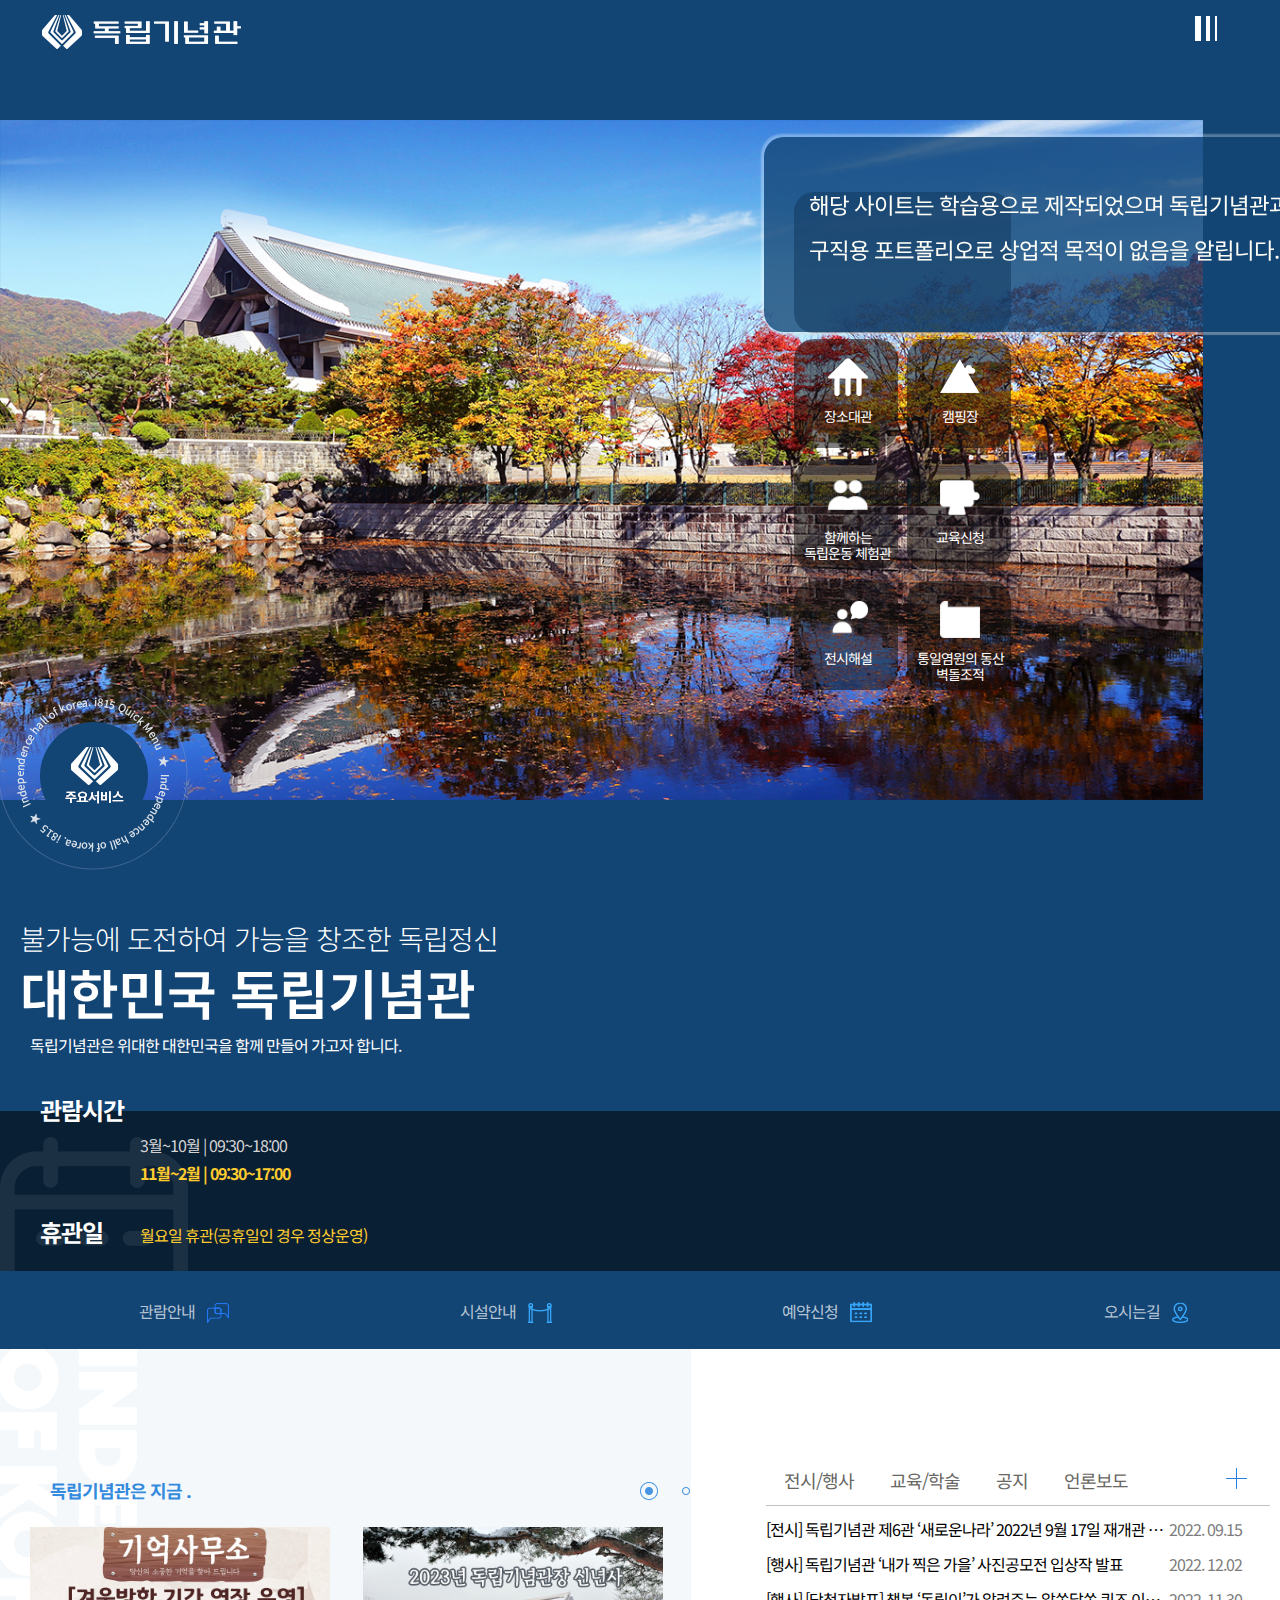
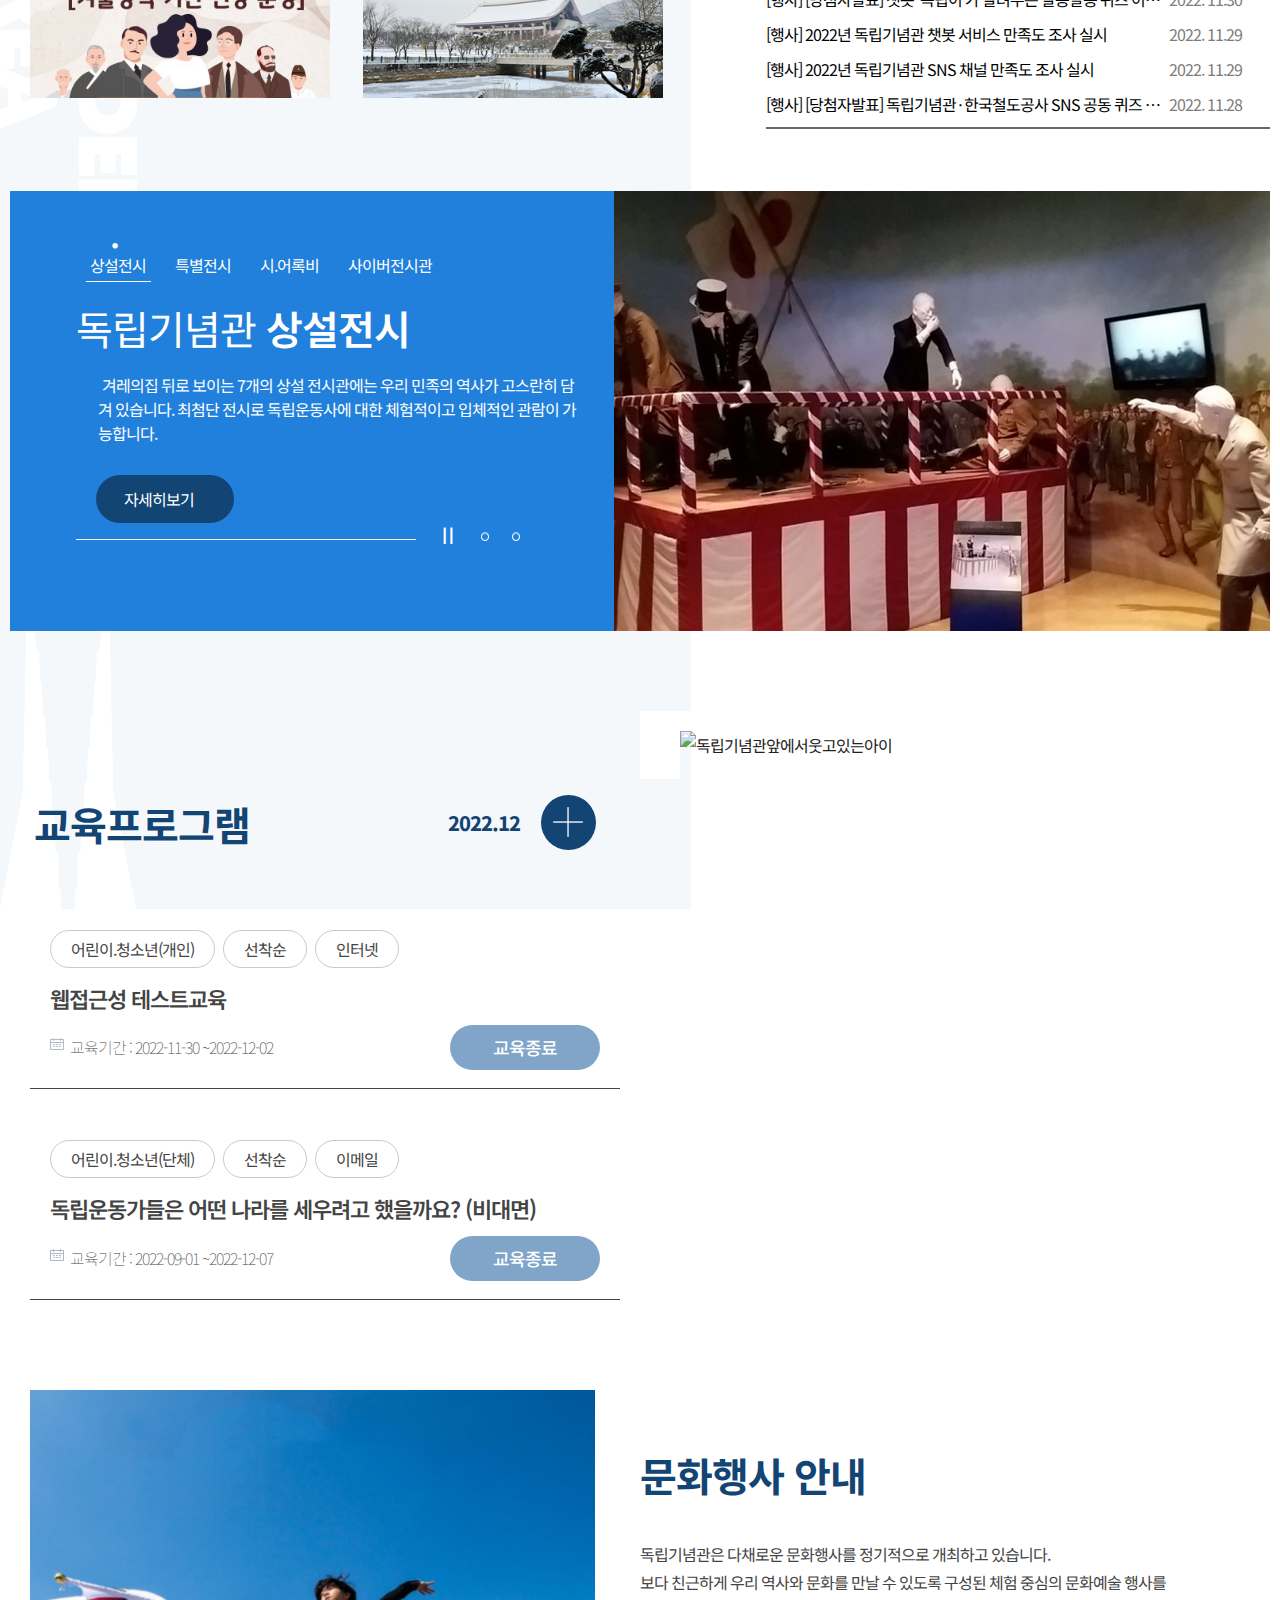
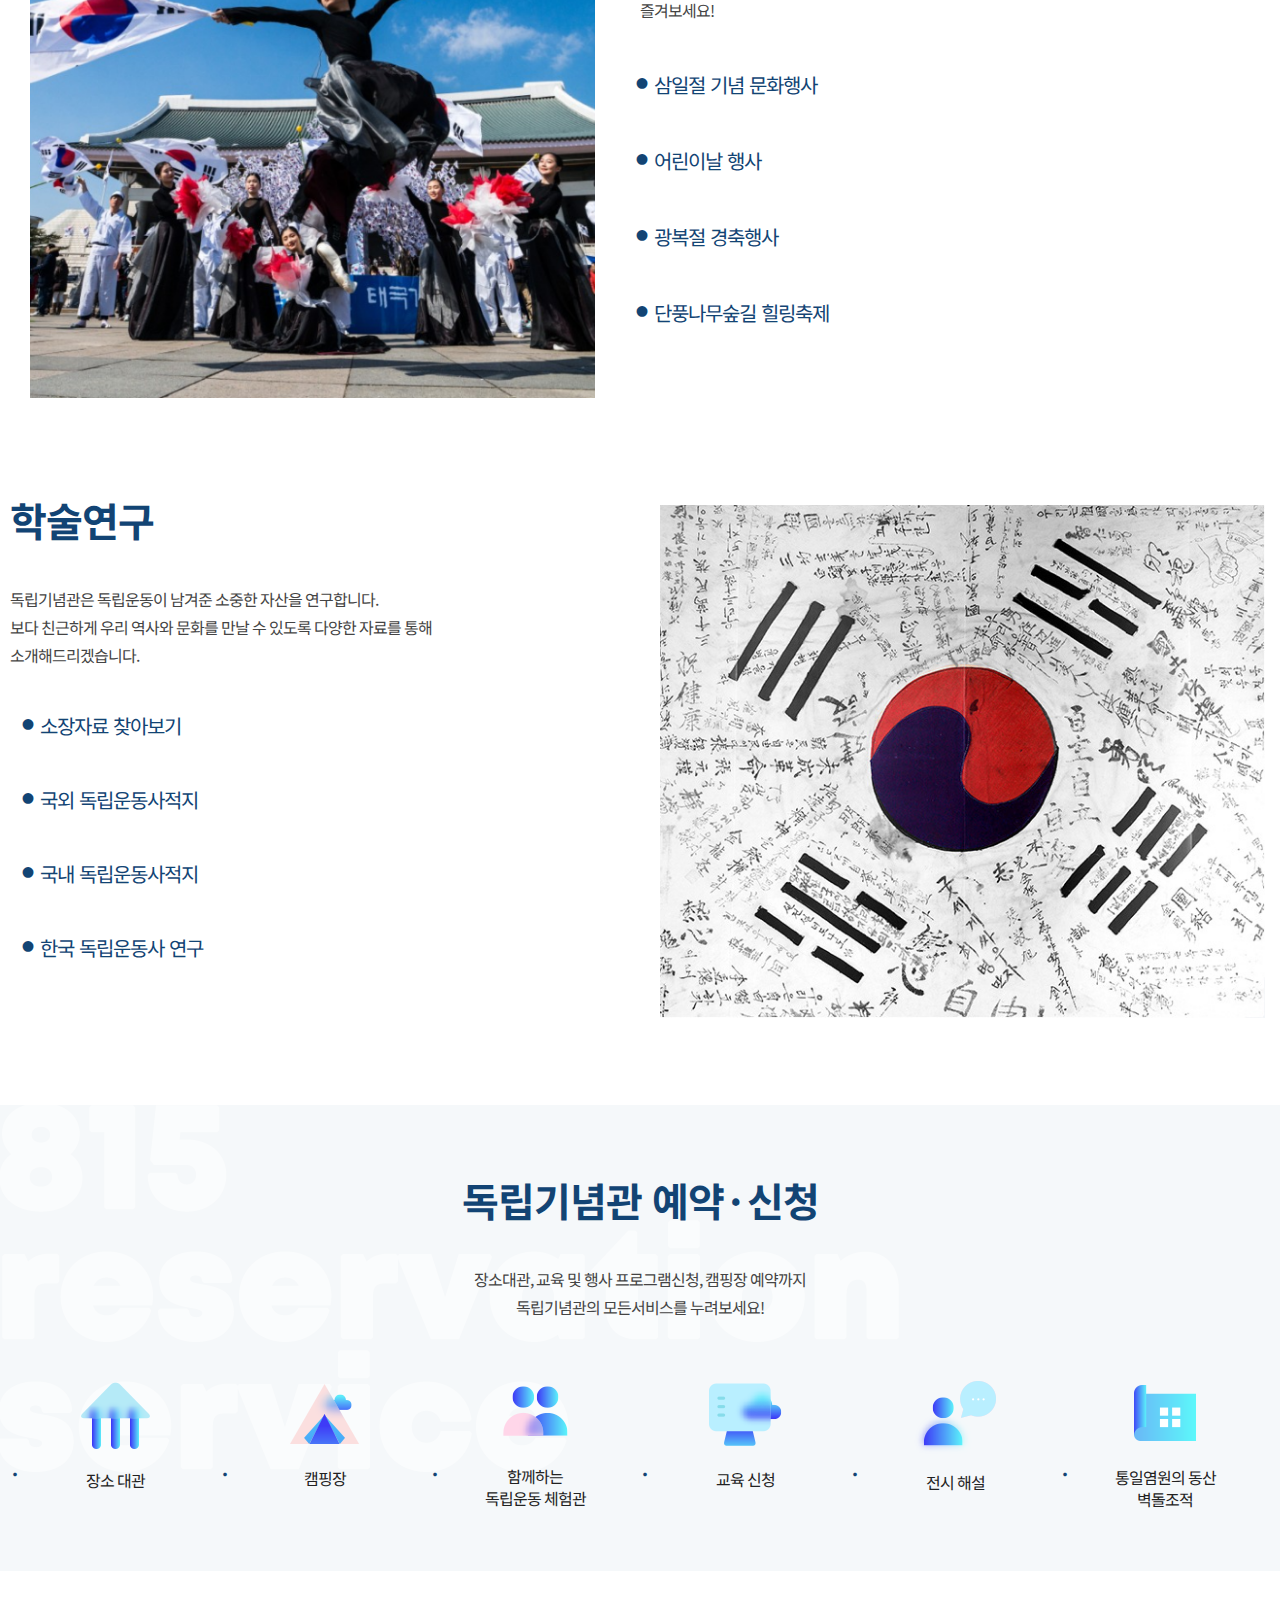
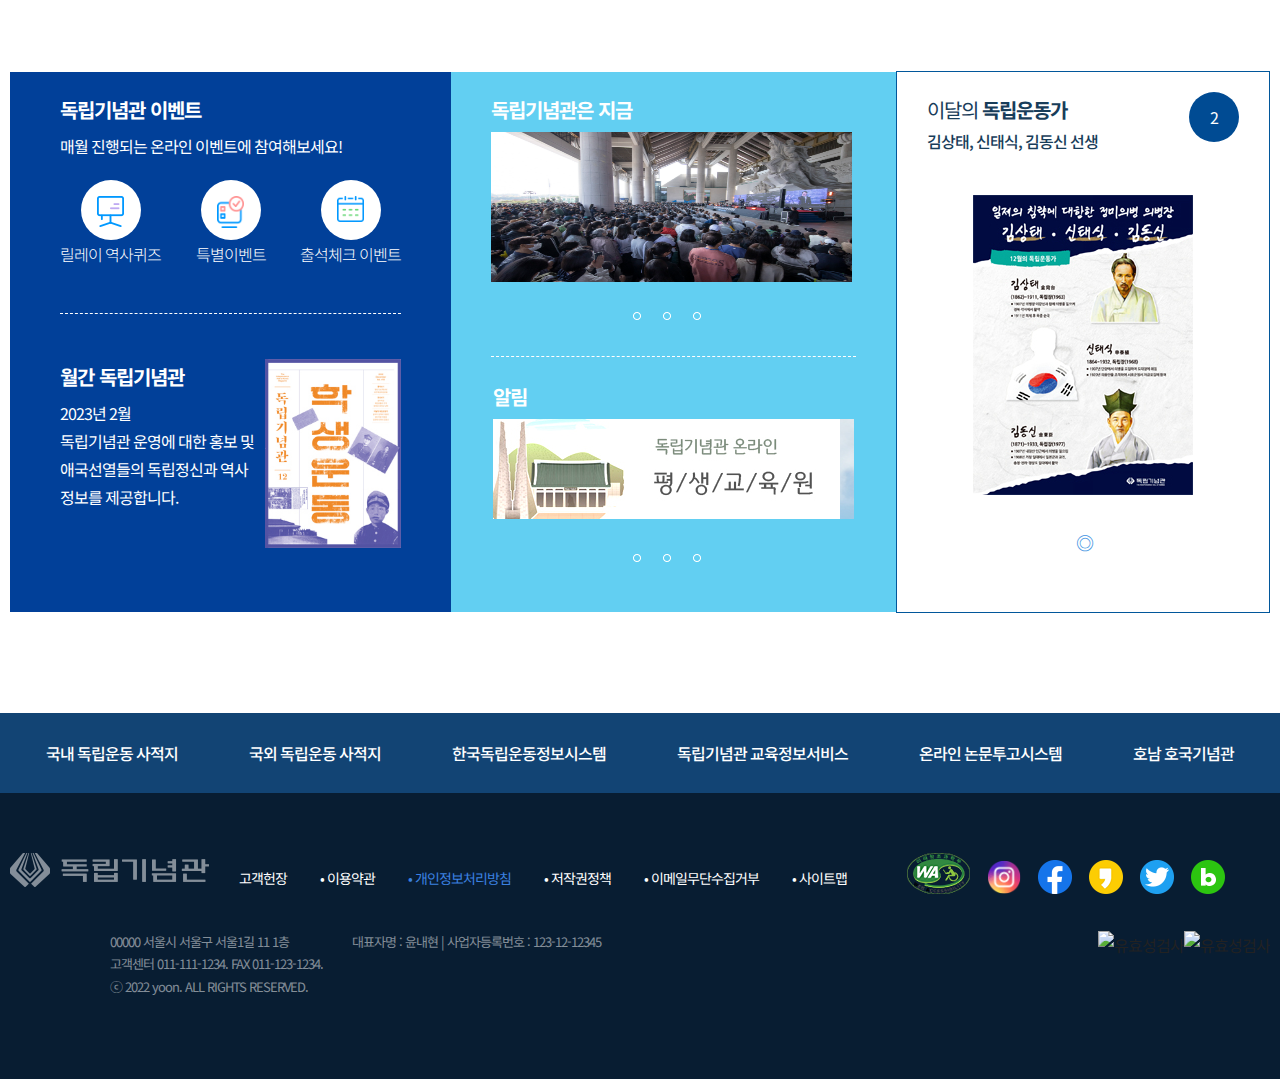
==== index.html @ 71576363 "반응형 768구간" ====
<!DOCTYPE html>
<html lang="ko">
  <head>
    <!-- Google tag (gtag.js) -->
    <script async src="https://www.googletagmanager.com/gtag/js?id=G-9XE7EBF5FD"></script>
    <script>
      window.dataLayer = window.dataLayer || [];
      function gtag(){dataLayer.push(arguments);}
      gtag('js', new Date());
      gtag('config', 'G-9XE7EBF5FD');
    </script>
    <meta charset="UTF-8">
    <meta http-equiv="X-UA-Compatible" content="IE=edge">
    <meta name="viewport" content="width=device-width, initial-scale=1.0">
    <meta name="description" content="독립기념관에 방문하신것을 환영합니다.">
    <meta name="robot" content="index,follow">
    <meta name="keyword" content="독립, 기념관, 겨레, 한국 전시, 관람, 참여, 소통 , 포트폴리오">
    <meta name="author" content="윤내">
    <meta property="og:title" content="독립기념관, 윤내현:프로젝트1">
    <meta property="og:description" content="윤내현의 프로젝트입니다.">
    <meta property="og:url" content="http://naeh.dothome.co.kr/">
    <meta property="og:type" content="website">
    <meta property="og:image" content="./images/property-image.png">
    <meta property="og:site_name" content="">
    <link rel="apple-touch-icon" sizes="57x57" href="./images/favicon/apple-icon-57x57.png">
    <link rel="apple-touch-icon" sizes="60x60" href="./images/favicon/apple-icon-60x60.png">
    <link rel="apple-touch-icon" sizes="72x72" href="./images/favicon/apple-icon-72x72.png">
    <link rel="apple-touch-icon" sizes="76x76" href="./images/favicon/apple-icon-76x76.png">
    <link rel="apple-touch-icon" sizes="114x114" href="./images/favicon/apple-icon-114x114.png">
    <link rel="apple-touch-icon" sizes="120x120" href="./images/favicon/apple-icon-120x120.png">
    <link rel="apple-touch-icon" sizes="144x144" href="./images/favicon/apple-icon-144x144.png">
    <link rel="apple-touch-icon" sizes="152x152" href="./images/favicon/apple-icon-152x152.png">
    <link rel="apple-touch-icon" sizes="180x180" href="./images/favicon/apple-icon-180x180.png">
    <link rel="icon" type="image/png" sizes="192x192" href="./images/favicon/android-icon-192x192.png">
    <link rel="icon" type="image/png" sizes="32x32" href="./images/favicon/favicon-32x32.png">
    <link rel="icon" type="image/png" sizes="96x96" href="./images/favicon/favicon-96x96.png">
    <link rel="icon" type="image/png" sizes="16x16" href="./images/favicon/favicon-16x16.png">
    <link rel="manifest" href="./images/favicon/manifest.json">
    <link rel="stylesheet" href="https://cdn.jsdelivr.net/npm/bootstrap-icons@1.10.3/font/bootstrap-icons.css">
    <meta name="msapplication-TileColor" content="#ffffff">
    <meta name="msapplication-TileImage" content="/ms-icon-144x144.png">
    <meta name="theme-color" content="#ffffff">
    <meta http-equiv="Content-Security-Policy" content="upgrade-insecure-requests">
    <!-- 파비콘 삽입 -->
    <title>독립기념관</title>
    <link rel="stylesheet" href="css/layout.css">

  </head>
  <body>
    <a href="#place" class="skip_menu">본문바로가기</a>
    <a href="#exhibit" class="skip_menu">전시장바로가기</a>
    <a href="#education" class="skip_menu">교육안내바로가기</a>
    <a href="#event" class="skip_menu">문화행사바로가기</a>
    <a href="#research" class="skip_menu">학술연구바로가기</a>
    <div id="layer">
      <p>해당 사이트는 학습용으로 제작되었으며 독립기념관과 무관합니다.</p>
      <p>구직용 포트폴리오로 상업적 목적이 없음을 알립니다.</p>
      <button>닫기</button>
    </div>
    <!-- 전체메뉴 레이어팝업 -->
    <div id ="all_layer">
      <div class="all_menu_layer">
        <div class="all_menu_con">
          <div>전체메뉴</div>
          <ul>
            <li>
              <dl>
                <dt>관람정보</dt>
                <dd><a href="#">관람안내</a></dd>
                <dd><a href="#">비대면 관람안내</a></dd>
                <dd><a href="#">오시는길</a></dd>
                <dd><a href="#">관람·편의시설</a></dd>
                <dd><a href="#">오늘의 일정</a></dd>
                <dd><a href="#">관람코스 짜기</a></dd>
                <dd><a href="#">예약/신청</a></dd>
                <dd><a href="#">전시해설</a></dd>
                <dd><a href="#">국군 휴가 보상 안내</a></dd>
                <dd><a href="#">문화상품관</a></dd>
                <dd><a href="#">주변관광지</a></dd>
              </dl>
            </li>
            <li>
              <dl>
                <dt>전시</dt>
                <dd><a href="#">상설전시</a></dd>
                <dd><a href="#">특별전시</a></dd>
                <dd><a href="#">국외교류전시</a></dd>
                <dd><a href="#">이달의 독립운동가</a></dd>
                <dd><a href="#">시·어록비</a></dd>
                <dd><a href="#">순회전시물 대여</a></dd>
              </dl>
              <dl>
                <dt>교육·행사</dt>
                <dd><a href="#">문화행사 안내</a></dd>
                <dd><a href="#">교육프로그램 신청</a></dd>
                <dd><a href="#">공모전</a></dd>
                <dd><a href="#">교육교재</a></dd>
              </dl>
            </li>
            <li>
              <dl>
                <dt>참여</dt>
                <dd><a href="#">고객의 소리</a></dd>
                <dd><a href="#">국민소통</a></dd>
                <dd><a href="#">이벤트</a></dd>
                <dd><a href="#">자주 묻는 질문</a></dd>
              </dl>
              <dl>
                <dt>소장자료</dt>
                <dd><a href="#">자료검색</a></dd>
                <dd><a href="#">소장자료 현황</a></dd>
                <dd><a href="#">자료기증 안내</a></dd>
              </dl>
            </li>
            <li>
              <dl>
                <dt>학술</dt>
                <dd><a href="#">이달의 역사</a></dd>
                <dd><a href="#">신흥무관학교 웹툰</a></dd>
                <dd><a href="#">대한민국임시정부 웹툰</a></dd>
                <dd><a href="#">국내사적지</a></dd>
                <dd><a href="#">국외사적지</a></dd>
              </dl>
            </li>
            <li>
              <dl>
                <dt>소식</dt>
                <dd><a href="#">기념관소식</a></dd>
                <dd><a href="#">언론보도</a></dd>
                <dd><a href="#">사진/영상</a></dd>
                <dd><a href="#">월간 독립기념관</a></dd>
                <dd><a href="#">입찰정보</a></dd>
              </dl>
            </li>
            <li>
              <dl>
                <dt>소개</dt>
                <dd><a href="#">환영인사</a></dd>
                <dd><a href="#">독립기념관의 역사</a></dd>
                <dd><a href="#">미션&비전</a></dd>
                <dd><a href="#">인재상</a></dd>
                <dd><a href="#">조직 구성</a></dd>
                <dd><a href="#">주요 사업</a></dd>
                <dd><a href="#">기부금 기탁안내</a></dd>
                <dd><a href="#">캐릭터/CI소개</a></dd>
                <dd><a href="#">관련사이트</a></dd>
              </dl>
            </li>
            <li>
              <dl>
                <dt>정보공개</dt>
                <dd><a href="#">정보공개</a></dd>
                <dd><a href="#">사업실명제</a></dd>
                <dd><a href="#">공공데이터개방</a></dd>
                <dd><a href="#">사회적 가치 실현</a></dd>
                <dd><a href="#">안전관리</a></dd>
                <dd><a href="#">기업성장응답센터</a></dd>
                <dd><a href="#">인권경영</a></dd>
                <dd><a href="#">윤리경영</a></dd>
                <dd><a href="#">경영공시</a></dd>
              </dl>
            </li>
          </ul>
        </div>
        <button><img src="images/btn-layer-close.png" alt="전체메뉴닫기"></button>
      </div>
    </div>
    <!-- 퀵아이콘 -->
    <div id="quick">
      <div class="quick_con">
        <a href="#"><img src="images/ico-quick.png" alt="주요메뉴바로보기"></a>
        <div class="quick_bg"><img src="images/bg-quick.png" alt=""></div>
      </div>
    </div>
    <div id="wrap">
      <!-- header -->
      <!-- header top -->
      <header id="header" class="cover">
        <div id="header_top">
          <div class="top inner1700">
            <ul>
              <li><a href="#">수어 콘텐츠</a></li>
              <li><a href="#">로그인</a></li>
              <li><a href="#">회원가입</a></li>
              <li>
                <input type="checkbox" id="lang">
                <label for="lang"><img src="images/ico-lang.png" alt="언어선택">Language</label>
                <div class="lang_opt pa">
                  <ul>
                    <li><a href="#">English</a></li>
                    <li><a href="#">中國語</a></li>
                    <li><a href="#">日本語</a></li>
                  </ul>
                </div>
              </li>
            </ul>
          </div>
        </div>
        <!-- header bottom -->
        <div id="header_bottom" class="pa">
          <div class="bottom inner1700">
            <div class="bottom_logo pa">
              <h1>
                <a href="https://naehyun25.github.io/project1/"><img src="./images/logo.png" alt="독립기념관로고"></a>
              </h1>
            </div>
            <nav class="gnb">
              <ul>
                <li><a href="#">관람정보</a></li>
                <li><a href="#">전시</a></li>
                <li><a href="#">교육행사</a></li>
                <li><a href="#">참여</a></li>
                <li><a href="#">소장자료</a></li>
                <li><a href="#">학술</a></li>
                <li><a href="#">소식</a></li>
                <li><a href="#">소개</a></li>
                <li><a href="#">정보공개</a></li>
              </ul>
              <div class="gnb_menu">
                <ul>
                  <li>
                    <dl>
                      <dt>관람정보</dt>
                      <dd><a href="#">관람안내</a></dd>
                      <dd><a href="#">비대면 관람안내</a></dd>
                      <dd><a href="#">오시는길</a></dd>
                      <dd><a href="#">관람·편의시설</a></dd>
                      <dd><a href="#">오늘의 일정</a></dd>
                      <dd><a href="#">관람코스 짜기</a></dd>
                      <dd><a href="#">예약/신청</a></dd>
                      <dd><a href="#">전시해설</a></dd>
                      <dd><a href="#">국군 휴가 보상 안내</a></dd>
                      <dd><a href="#">문화상품관</a></dd>
                      <dd><a href="#">주변관광지</a></dd>
                    </dl>
                  </li>
                  <li>
                    <dl>
                      <dt>전시</dt>
                      <dd><a href="#">상설전시</a></dd>
                      <dd><a href="#">특별전시</a></dd>
                      <dd><a href="#">국외교류전시</a></dd>
                      <dd><a href="#">이달의 독립운동가</a></dd>
                      <dd><a href="#">시·어록비</a></dd>
                      <dd><a href="#">순회전시물 대여</a></dd>
                    </dl>
                    <dl>
                      <dt>교육·행사</dt>
                      <dd><a href="#">문화행사 안내</a></dd>
                      <dd><a href="#">교육프로그램 신청</a></dd>
                      <dd><a href="#">공모전</a></dd>
                      <dd><a href="#">교육교재</a></dd>
                    </dl>
                  </li>
                  <li>
                    <dl>
                      <dt>참여</dt>
                      <dd><a href="#">고객의 소리</a></dd>
                      <dd><a href="#">국민소통</a></dd>
                      <dd><a href="#">이벤트</a></dd>
                      <dd><a href="#">자주 묻는 질문</a></dd>
                    </dl>
                    <dl>
                      <dt>소장자료</dt>
                      <dd><a href="#">자료검색</a></dd>
                      <dd><a href="#">소장자료 현황</a></dd>
                      <dd><a href="#">자료기증 안내</a></dd>
                    </dl>
                  </li>
                  <li>
                    <dl>
                      <dt>학술</dt>
                      <dd><a href="#">이달의 역사</a></dd>
                      <dd><a href="#">신흥무관학교 웹툰</a></dd>
                      <dd><a href="#">대한민국임시정부 웹툰</a></dd>
                      <dd><a href="#">국내사적지</a></dd>
                      <dd><a href="#">국외사적지</a></dd>
                    </dl>
                  </li>
                  <li>
                    <dl>
                      <dt>소식</dt>
                      <dd><a href="#">기념관소식</a></dd>
                      <dd><a href="#">언론보도</a></dd>
                      <dd><a href="#">사진/영상</a></dd>
                      <dd><a href="#">월간 독립기념관</a></dd>
                      <dd><a href="#">입찰정보</a></dd>
                    </dl>
                  </li>
                  <li>
                    <dl>
                      <dt>소개</dt>
                      <dd><a href="#">환영인사</a></dd>
                      <dd><a href="#">독립기념관의 역사</a></dd>
                      <dd><a href="#">미션&비전</a></dd>
                      <dd><a href="#">인재상</a></dd>
                      <dd><a href="#">조직 구성</a></dd>
                      <dd><a href="#">주요 사업</a></dd>
                      <dd><a href="#">기부금 기탁안내</a></dd>
                      <dd><a href="#">캐릭터/CI소개</a></dd>
                      <dd><a href="#">관련사이트</a></dd>
                    </dl>
                  </li>
                  <li>
                    <dl>
                      <dt>정보공개</dt>
                      <dd><a href="#">정보공개</a></dd>
                      <dd><a href="#">사업실명제</a></dd>
                      <dd><a href="#">공공데이터개방</a></dd>
                      <dd><a href="#">사회적 가치 실현</a></dd>
                      <dd><a href="#">안전관리</a></dd>
                      <dd><a href="#">기업성장응답센터</a></dd>
                      <dd><a href="#">인권경영</a></dd>
                      <dd><a href="#">윤리경영</a></dd>
                      <dd><a href="#">경영공시</a></dd>
                    </dl>
                  </li>
                </ul>
              </div>
            </nav>
            <div class="all_menu pa">
              <button><img src="images/ico-menu.png" class="ir_pm" alt="전체메뉴보기"></button>
            </div>
          </div>
        </div>
      </header>
      <!-- header영역끝 -->
      <!-- sec1 -->
      <main id="container">
        <section id="intro" class="cover pr">
        <div class="intro_color1 pa"><img class="pa" src="images/info-bg.png" alt=""></div>  
          <div class="intro inner1700 pr df">
            <div class="intro_text pr">
              <div>
                <div>
                  <h2><span>불가능에 도전하여 가능을 창조한 독립정신</span><br>대한민국 독립기념관</h2>
                  <p>독립기념관은 위대한 대한민국을 함께 만들어 가고자 합니다.</p>
                </div>
                <div class="pr">
                  <div class="progress_bar">
                    <div class="bar"></div>
                  </div>
                  <p class="ctrlB">play</p>
                  <ul class="info_control pr">
                    <li class="mbtn on"></li>
                    <li class="mbtn"></li>
                    <li class="mbtn"></li>
                    <li class="mbtn"></li>
                  </ul>
                </div>
              </div>
              <div class="info_text">
                <dl class="pr">
                  <dt>관람시간</dt>
                  <dd>3월~10월 | 09:30~18:00</dd>
                  <dd>11월~2월 | 09:30~17:00</dd>
                </dl>
                <dl class="pr">
                  <dt>휴관일</dt>
                  <dd class="pa">월요일 휴관(공휴일인 경우 정상운영)</dd>
                </dl>
              </div>
              <div class="info_list pr">
                <ul class ="df">
                  <li>
                    <a href="#">관람안내<img src="images/ico-tour.png" alt="관람안내"></a>
                  </li>
                  <li>
                    <a href="#">시설안내<img src="images/ico-facility.png" alt="시설안내"></a>
                  </li>
                  <li>
                    <a href="#">예약신청<img src="images/ico-reservation.png" alt="예약신청"></a>
                  </li>
                  <li>
                    <a href="#">오시는길<img src="images/ico-locate.png" alt="오시는길"></a>
                  </li>
                </ul>
              </div>
            </div>
            <div class="intro_banner pa">
              <div class="swipper pa">
                <a href="#" class="prev">
                  <img src="images/ico-prev_swipper_left.png" alt="이전사진보기">
                </a>
                <a href="#" class="next">
                  <img src="images/ico-prev_swipper_right.png" alt="다음사진보기">
                </a>
              </div>
              <div class="banner pr">
                <ul class="banner_img pr">
                  <li class = "b-img1"><img src="images/visual1.png"  alt="독립기념관전경"></li>
                  <li class = "b-img2"><img src="images/visual2.png" alt="노을지는독립기념관"></li>
                  <li class = "b-img3"><img src="images/visual3.png" alt="독립기념관을산책하는가족"></li>
                  <li class = "b-img4"><img src="images/visual4.png" alt="오후의독립기념관모습"></li>
                </ul>
              </div>
              <div class="banner_list pa df">
                <div id="weather">
                  <!-- 기상청api -->
                </div>
                <ul>
                  <li>
                    <div class="imgbox1"><a href="#" id="place">장소대관</a></div>
                  </li>
                  <li>
                    <div class="imgbox2"><a href="#">캠핑장</a></div>
                  </li>
                  <li>
                    <div class="imgbox3"><a href="#">함께하는<br>독립운동 체험관</a></div>
                  </li>
                  <li>
                    <div class="imgbox4"><a href="#">교육신청</a></div>
                  </li>
                  <li>
                    <div class="imgbox5"><a href="#">전시해설</a></div>
                  </li>
                  <li>
                    <div class="imgbox6"><a href="#">통일염원의 동산 <br>벽돌조적</a></div>
                  </li>
                </ul>
              </div>
            </div>
          </div>
        </section>
        <!-- //section1- main-intro영역끝 -->
        <section id="notice" class="cover pr">
          <div class="color2 pa"><img class="pa" src="images/text-bg1.png" alt=""></div>
          <div class="notice_board inner">
            <div class="board_banner cf pr">
              <h3>독립기념관은 지금 .</h3>
              <p class="ctrlN">play</p>
              <ul class="board_btn pa df">
                <li class="bon">btn1</li>
                <li>btn2</li>
              </ul>
              <div class="board_imgbox fl pr">
                <ul class="board_imgs df">
                  <li><a href="#"><img src="images/nowimg01.png" alt="재개관소식"></a></li>
                  <li><a href="#"><img src="images/nowimg02.png" alt="신년사"></a></li>
                </ul>
              </div>
              <div class="board_table fr">
                <div class="plus pa"><a href="#"></a></div>
                <ul class="pr cf">
                  <li class="fl">
                    <a href="#b1"><span>전시/행사</span></a>
                    <ul class="pa" id="b1">
                      <li>
                        <a href="#" class="df"><span>[전시] 독립기념관 제6관 ‘새로운나라’ 2022년 9월 17일 재개관 안내 </span><span>2022. 09.15</span></a>
                      </li>
                      <li>
                        <a href="#" class="df"><span>[행사] 독립기념관 ‘내가 찍은 가을’ 사진공모전 입상작 발표 </span><span>2022. 12.02</span></a>
                      </li>
                      <li>
                        <a href="#" class="df">
                          <span>[행사] [당첨자발표] 챗봇 ‘독립이’가 알려주는 알쏭달쏭 퀴즈 이벤트 </span>
                          <span>2022. 11.30</span>
                        </a>
                      </li>
                      <li>
                        <a href="#" class="df"><span>[행사] 2022년 독립기념관 챗봇 서비스 만족도 조사 실시 </span><span>2022. 11.29</span></a>
                      </li>
                      <li>
                        <a href="#" class="df"><span>[행사] 2022년 독립기념관 SNS 채널 만족도 조사 실시 </span><span>2022. 11.29</span></a>
                      </li>
                      <li>
                        <a href="#" class="df"><span>[행사] [당첨자발표] 독립기념관·한국철도공사 SNS 공동 퀴즈 이벤트 </span><span>2022. 11.28</span></a>
                      </li>
                    </ul>
                  </li>
                  <li class="fl">
                    <a href="#b2"><span>교육/학술</span></a>
                    <ul class="pa" id="b2">
                      <li>
                        <a href="#" class="df"><span>[학술] 2022년도 한·일국제학술교류(제389회 월례발표회) 개최안내</span><span>2022. 12.14</span></a>
                      </li>
                      <li>
                        <a href="#" class="df"><span>[교육] 제50기 독립기념관 교원직무연수 참가자 모집 안내문</span><span>2022. 12.06</span></a>
                      </li>
                      <li>
                        <a href="#" class="df"><span>[학술] 제388회 월례연구발표회 개최 안내</span><span>2022. 11.24</span></a>
                      </li>
                      <li>
                        <a href="#" class="df"><span>[교육] 독립기념관 독도학교 체험 교구재 신청 안내</span><span>2022. 10.11</span></a>
                      </li>
                      <li>
                        <a href="#" class="df"><span>[교육] 임시정부 체험교육 온라인 가족프로그램 11월 참가자 모집 안내</span><span>2022. 10.05</span></a>
                      </li>
                      <li>
                        <a href="#" class="df"><span>[학술] 2022년 시민교양강좌 ‘국외한인사회와 여성독립운동가’ 개최 안내</span><span>2022. 09.30</span></a>
                      </li>
                    </ul>
                  </li>
                  <li class="fl">
                    <a href="#b3"><span>공지</span></a>
                    <ul class="pa" id="b3">
                      <li>
                        <a href="#" class="df"><span>2022년 하반기 독립기념관 직원 채용 필기전형 합격자</span><span>2022. 12.13</span></a>
                      </li>
                      <li>
                        <a href="#" class="df"><span>2022년 하반기 독립기념관 직원 채용 서류전형 합격자</span><span>2022. 12.05</span></a>
                      </li>
                      <li>
                        <a href="#" class="df"><span>독립기념관 제7관 전시내용 교체 제안서 평가위원(후보자) 모집 공고 </span><span>2022. 11.30</span></a>
                      </li>
                      <li>
                        <a href="#" class="df"><span>2022년도 실종아동등 조기발견 현장 대응훈련 안내</span><span>2022. 11.24</span></a>
                      </li>
                      <li>
                        <a href="#" class="df"><span>2022년 하반기 독립기념관 직원 채용 공고</span><span>2022. 11.11</span></a>
                      </li>
                      <li>
                        <a href="#" class="df"><span>2022년 국민취업지원제도 일경험 인턴 채용 서류전형 합격자 공고 및 면접전형 안내</span><span>2022. 11.08</span></a>
                      </li>
                    </ul>
                  </li>
                  <li class="fl">
                    <a href="#b4"><span>언론보도</span></a>
                    <ul class="pa" id="b4">
                      <li>
                        <a href="#" class="df"><span>독립기념관, 방문이 어려운 원거리 지역학교 대상 ‘찾아가는 독립기념관’교육프로그램 실시</span><span>2022. 11.22</span></a>
                      </li>
                      <li>
                        <a href="#" class="df"><span>독립기념관, 장애 학생 대상 특수교육 콘텐츠 ‘우리의 태극기’ 보급</span><span>2022. 11.19</span></a>
                      </li>
                      <li>
                        <a href="#" class="df"><span>독립기념관·한국철도공사 공동기획전 역무원 이봉창의 독립운동 이야기 개최</span><span>2022. 11.17</span></a>
                      </li>
                      <li>
                        <a href="#" class="df"><span>독립기념관, 2022년 제9회 전시콘퍼런스 개최</span><span>2022. 11.16</span></a>
                      </li>
                      <li>
                        <a href="#" class="df"><span>독립기념관, 2023년 2월의 독립운동가 전시회 개최</span><span>2022. 10.31</span></a>
                      </li>
                      <li>
                        <a href="#" class="df"><span>독립기념관, 2022 단풍나무숲길 힐링축제 개최(10월 29~30일)</span><span>2022. 10.27</span></a>
                      </li>
                    </ul>
                  </li>
                </ul>
              </div>
            </div>
          </div>
          <div class="memorial_board inner df pr">
            <div class="memorial_box">
              <div class="m_list">
                <ul class = "pr" id="exhibit">
                  <li><a href="#m1">상설전시<span>●</span></a></li>
                  <li><a href="#m2">특별전시<span>●</span></a></li>
                  <li><a href="#m3">시.어록비<span>●</span></a></li>
                  <li><a href="#m4">사이버전시관<span>●</span></a></li>
                </ul>
              </div>
              <div class="m_texts pr">
                <div id="m1" class="m_text">
                  <h3>독립기념관 <span class="bold">상설전시</span></h3>
                  <p>겨레의집 뒤로 보이는 7개의 상설 전시관에는 우리 민족의 역사가 고스란히 담겨 있습니다. 최첨단 전시로 독립운동사에 대한 체험적이고 입체적인 관람이 가능합니다.</p>
                  <div><a href="#">자세히보기</a></div>
                </div>
                <div id="m2" class="m_text">
                  <h3>독립기념관 <span class="bold">특별전시</span></h3>
                  <p>매년 다양한 주제와 특별한 구성으로 기획된 전시를 개최하고 있습니다. 특별 기획 전시는 제7전시관에서 만나볼 수 있습니다.</p>
                  <div><a href="#">자세히보기</a></div>
                </div>
                <div id="m3" class="m_text">
                  <h3>독립기념관 <span class="bold">시ㆍ어록비</span></h3>
                  <p>독립기념관 내 곳곳에 세워진 103기의 비석으로, 위인들의 독립과 나라사랑에 대한 말씀이 담겨 있습니다.</p>
                  <div><a href="#">자세히보기</a></div>
                </div>
                <div id="m4" class="m_text">
                  <h3>독립기념관 <span class="bold">사이버전시관</span></h3>
                  <p>독립기념관의 모든 전시관과 야외 전시의 모습을 온라인으로 실감나게 관람할 수 있습니다.</p>
                  <div><a href="#">자세히보기</a></div>
                </div>
              </div>
              <div class="m_control pr">
                <p class="bar pa"></p>
                <p class="ctrlM">play</p>
                <ul>
                  <li>btn1</li>
                  <li>btn2</li>
                </ul>
              </div>
            </div>
            <ul class="memorial_img pr df">
              <li><img src="images/banner1.png" class="mimg1" alt="#"></li>
              <li><img src="images/banner2.png" class="mimg2" alt="#"></li>
            </ul>
          </div>
        </section>
        <!-- //section2- main-notice영역끝 -->
        <section id="info" class="cover pr">
          <div class="inner pr">
            <div class="pa" id="education">
              <h3>교육프로그램<span class="pa">2022.12</span></h3>
              <div class="plusimg pa"><img src="images/ico-plus-white.png" alt="교육프로그램더보기"></div>
            </div>
            <article class="info_edu inner df dfitem">
              <div class="edu_board w50">
                <ul>
                  <li>
                    <div>
                      <span>어린이.청소년(개인)</span>
                      <span>선착순</span>
                      <span>인터넷</span>
                    </div>
                    <div>
                      <h4><a href="#">웹접근성 테스트교육</a></h4>
                    </div>
                    <div class="cf"><span class="pr fl">교육기간 : 2022-11-30 ~2022-12-02</span> <a href="#" class="fr">교육종료</a></div>
                  </li>
                  <li>
                    <div>
                      <span>어린이.청소년(단체)</span>
                      <span>선착순</span>
                      <span>이메일</span>
                    </div>
                    <div>
                      <h4><a href="#">독립운동가들은 어떤 나라를 세우려고 했을까요? (비대면)</a></h4>
                    </div>
                    <div class="cf"><span class="pr fl">교육기간 : 2022-09-01 ~2022-12-07</span><a href="#" class="fr">교육종료</a></div>
                  </li>
                </ul>
              </div>
              <div class="edu_imgbox w50"><img src="images/img-education.png" alt="독립기념관앞에서웃고있는아이"></div>
            </article>
            <!-- //article.info_edu 끝  -->
            <article class="info_event inner df dfitem">
              <div class="event_imgbox w50"><img src="images/img-culture.png" alt="독립기념행사의퍼포먼스를보여주고있는사람"></div>
              <div class="event_board w50">
                <div class="text_area" id="event">
                  <h4>문화행사 안내</h4>
                  <div>
                    <p>독립기념관은 다채로운 문화행사를 정기적으로 개최하고 있습니다.</p>
                    <p>보다 친근하게 우리 역사와 문화를 만날 수 있도록 구성된 체험 중심의 문화예술 행사를 즐겨보세요!</p>
                  </div>
                  <ul>
                    <li><a href="#">삼일절 기념 문화행사</a></li>
                    <li><a href="#">어린이날 행사</a></li>
                    <li><a href="#">광복절 경축행사</a></li>
                    <li><a href="#">단풍나무숲길 힐링축제</a></li>
                  </ul>
                </div>
              </div>
            </article>
            <article class="info_data inner df dfitem">
              <div class="data_board w50">
                <div class="text_area" id="research">
                  <h4>학술연구</h4>
                  <div>
                    <p>독립기념관은 독립운동이 남겨준 소중한 자산을 연구합니다.</p>
                    <p>보다 친근하게 우리 역사와 문화를 만날 수 있도록 다양한 자료를 통해 소개해드리겠습니다.</p>
                  </div>
                  <ul>
                    <li><a href="#">소장자료 찾아보기</a></li>
                    <li><a href="#">국외 독립운동사적지</a></li>
                    <li><a href="#">국내 독립운동사적지</a></li>
                    <li><a href="#">한국 독립운동사 연구</a></li>
                  </ul>
                </div>
              </div>
              <div class="data_imgbox w50"><img src="images/img-scholarship.png" alt="독립투사의메시지가적혀있는태극기"></div>
            </article>
          </div>
        </section>
        <!--// section3- main-info영역끝 -->
        <section id="service" class="cover pr">
          <article class="service_booking inner pr">
            <div class="booking_text">
              <h5>독립기념관 예약·신청</h5>
              <p>장소대관, 교육 및 행사 프로그램신청, 캠핑장 예약까지</p>
              <p>독립기념관의 모든서비스를 누려보세요!</p>
            </div>
            <ul class="booking_imgbox df">
              <li class="df pr">
                <div><img src="images/ico-place-bottom.png" alt="장소대관"></div>
                <a href="#">장소 대관</a>
              </li>
              <li class="df pr">
                <div><img src="images/ico-campground-bottom.png" alt="캠핑장"></div>
                <a href="#">캠핑장</a>
              </li>
              <li class="df pr">
                <div><img src="images/ico-together-bottom.png" alt="함께하는독립운동체험관"></div>
                <a href="#">함께하는<br>독립운동 체험관</a>
              </li>
              <li class="df pr">
                <div><img src="images/ico-education-bottom.png" alt="교육신청"></div>
                <a href="#">교육 신청</a>
              </li>
              <li class="df pr">
                <div><img src="images/ico-commentary-bottom.png" alt="전시해설"></div>
                <a href="#">전시 해설</a>
              </li>
              <li class="df pr">
                <div><img src="images/ico-unification-bottom.png" alt="통일염원의 동산 벽돌조적"></div>
                <a href="#">통일염원의 동산 벽돌조적</a>
              </li>
            </ul>
          </article>
          <div class="bg pa"><!--text없이 배경처리--></div>
          <div class="service_event inner pr df">
            <div class="event_left df">
              <div class="left_top">
                <div class="textbox">
                  <p class="bold">독립기념관 이벤트</p>
                  <p class="nrm">매월 진행되는 온라인 이벤트에 참여해보세요!</p>
                </div>
                <div class="service_imgbox">
                  <ul class="df">
                    <li class="df">
                      <div class="whitebox"><img src="images/s4-ico-quiz.png" alt=""></div>
                      <div class="text"><a href="#">릴레이 역사퀴즈</a></div>
                    </li>
                    <li class="df">
                      <div class="whitebox"><img src="images/s4-ico-special.png" alt=""></div>
                      <div class="text"><a href="#">특별이벤트</a></div>
                    </li>
                    <li class="df">
                      <div class="whitebox"><img src="images/s4-ico-attendance.png" alt=""></div>
                      <div class="text"><a href="#">출석체크 이벤트</a></div>
                    </li>
                  </ul>
                </div>
              </div>
              <div class="left_bottom df">
                <div class="textbox">
                  <p class="bold">월간 독립기념관</p>
                  <p class="nrm">2023년 2월</p>
                  <p class="nrm">독립기념관 운영에 대한 홍보 및 애국선열들의 독립정신과 역사정보를 제공합니다.</p>
                </div>
                <div class="service_imgbox"><img src="images/s4-cf202212.png" alt=""></div>
              </div>
            </div>
            <div class="event_center df">
              <div class="center_top">
                <p class="bold">독립기념관은 지금</p>
                <div class="service_imgbox service_slide pr">
                  <div class="service_img1">
                    <img src="images/s4-getBoardMainImage1.jfif" alt="">
                    <p class="small">2022 단풍나무숲길 힐링축제 개최</p>
                  </div>
                  <div class="service_img2">
                    <img src="images/s4-getBoardMainImage2.jfif" alt="">
                    <p class="small">제10회 현충시설 체험 박람회 ‘우리, 다시, 함께’ 개최</p>
                  </div>
                  <div class="service_img3">
                    <img src="images/s4-getBoardMainImage3.jfif" alt="">
                    <p class="small">해설이 있는 독립군가 음악회 개최</p>
                  </div>
                </div>
                <ul class="center_ctrbox pr">
                  <li></li>
                  <li></li>
                  <li></li>
                </ul>
              </div>
              <div class="center_bottom">
                <p class="bold">알림</p>
                <div class="service_imgbox pr">
                  <ul>
                    <li class="service_b_img1"><img src="images/s4-kr_recommend_1.png" class="ir_pm" alt="독립기념관 온라인 평생교육 바로가기"></li>
                    <li  class="service_b_img2"><img src="images/s4-kr_recommend_2.png" class="ir_pm" alt="정보공개포털바로가기"></li>
                    <li  class="service_b_img3"><img src="images/s4-kr_recommend_3.png" class="ir_pm" alt="농수산물, 농수산가공품 선물을 20만원까지 제공할 수 있는 기간은 12.29(목)~1.27(금)입니다"></li>
                  </ul>
                  <div class="center_b_ctrbox df pr">
                    <p></p>
                    <p></p>
                    <p></p>
                  </div>
                </div>
              </div>
            </div>
            <div class="event_right">
              <div class="textbox pr">
                <h5>이달의<span>독립운동가</span></h5>
                <div class="plusbtn pa">2</div>
                <p>김상태, 신태식, 김동신 선생</p>
                <div class="ctrbox pa"></div>
              </div>
              <div class="service_imgbox"><img src="images/s4-main202212.png" alt=""></div>
              <div class="ctrbox pa"></div>
            </div>
          </div>
        </section>
      </main>
      <!-- //section4_div1영역 끝 -->
      <aside class="bottom">
        <div class="bottom_link inner">
          <ul class="df">
            <li><a href="#">국내 독립운동 사적지</a></li>
            <li><a href="#">국외 독립운동 사적지</a></li>
            <li><a href="#">한국독립운동정보시스템</a></li>
            <li><a href="#">독립기념관 교육정보서비스</a></li>
            <li><a href="#">온라인 논문투고시스템</a></li>
            <li><a href="#">호남 호국기념관</a></li>
          </ul>
        </div>
      </aside>
      <!-- //asidebar 영역끝 -->
      <footer class="cover">
        <div class="footer inner">
          <div class="footer_top df">
            <div class="logo">
              <a href="#"><img src="images/ft-logo.png" alt="로고"></a>
            </div>
            <div class="link df">
              <ul>
                <li><a href="#">고객헌장</a></li>
                <li><a href="#">• 이용약관</a></li>
                <li><a href="#">• 개인정보처리방침</a></li>
                <li><a href="#">• 저작권정책</a></li>
                <li><a href="#">• 이메일무단수집거부</a></li>
                <li><a href="#">• 사이트맵</a></li>
              </ul>
            </div>
            <div class="share">
              <a href="http://www.wa.or.kr/" class="wa" target="_blank" title="웹접근성인증마크"></a>
              <a href="http://www.instagram.com/" class="insta" target="_blank" title="인스타그램바로가기"></a>
              <a href="http://www.facebook.com/" class="facebook" target="_blank" title="페이스북바로가기"></a>
              <a href="https://story.kakao.com/" class="kakao" target="_blank" title="카카오스토리바로가기"></a>
              <a href="http://www.twitter.com/" class="twitter" target="_blank" title="트위터바로가기"></a>
              <a href="http://blog.naver.com/" class="blog" target="_blank" title="블로그바로가기"></a>
            </div>
          </div>
          <div class="footer_bottom cf">
            <div class="bottom_text fl">
              <p><span>00000 서울시 서울구 서울1길 11 1층</span> <span>대표자명 : 윤내현  | 사업자등록번호 : 123-12-12345</span></p>
              <p>고객센터 011-111-1234. FAX 011-123-1234.</p>
              <p>ⓒ 2022 yoon. ALL RIGHTS RESERVED.</p>
            </div>
            <!-- 유효성검사 html 및 css -->
          <div class="validator fr cf">
            <div class="html_v fr"><a href="https://validator.w3.org/check?uri=https://naehyun25.github.io/project1/"><img src="https://www.w3.org/QA/Tools/I_heart_validator_lg" alt="유효성검사"></a></div>
            <div class="css_v fr"><a href="https://jigsaw.w3.org/css-validator/validator?uri=https://naehyun25.github.io/project1/"><img src="https://jigsaw.w3.org/css-validator/images/vcss" alt="유효성검사"></a></div>
          </div>
        </div>
        </div>
      </footer>
      <!-- //footer 영역끝 -->
    </div>
    <script src="https://code.jquery.com/jquery-1.12.0.min.js"></script>
    <script src="js/script.js"></script>
    <script src="js/index.js"></script>
    <script src="js/index-weather.js"></script>
  </body>
</html>
---- css/layout.css ----
@charset "utf-8";
@import url("media768_1280.css");
@import url("reset.css");
@import url("style.css");
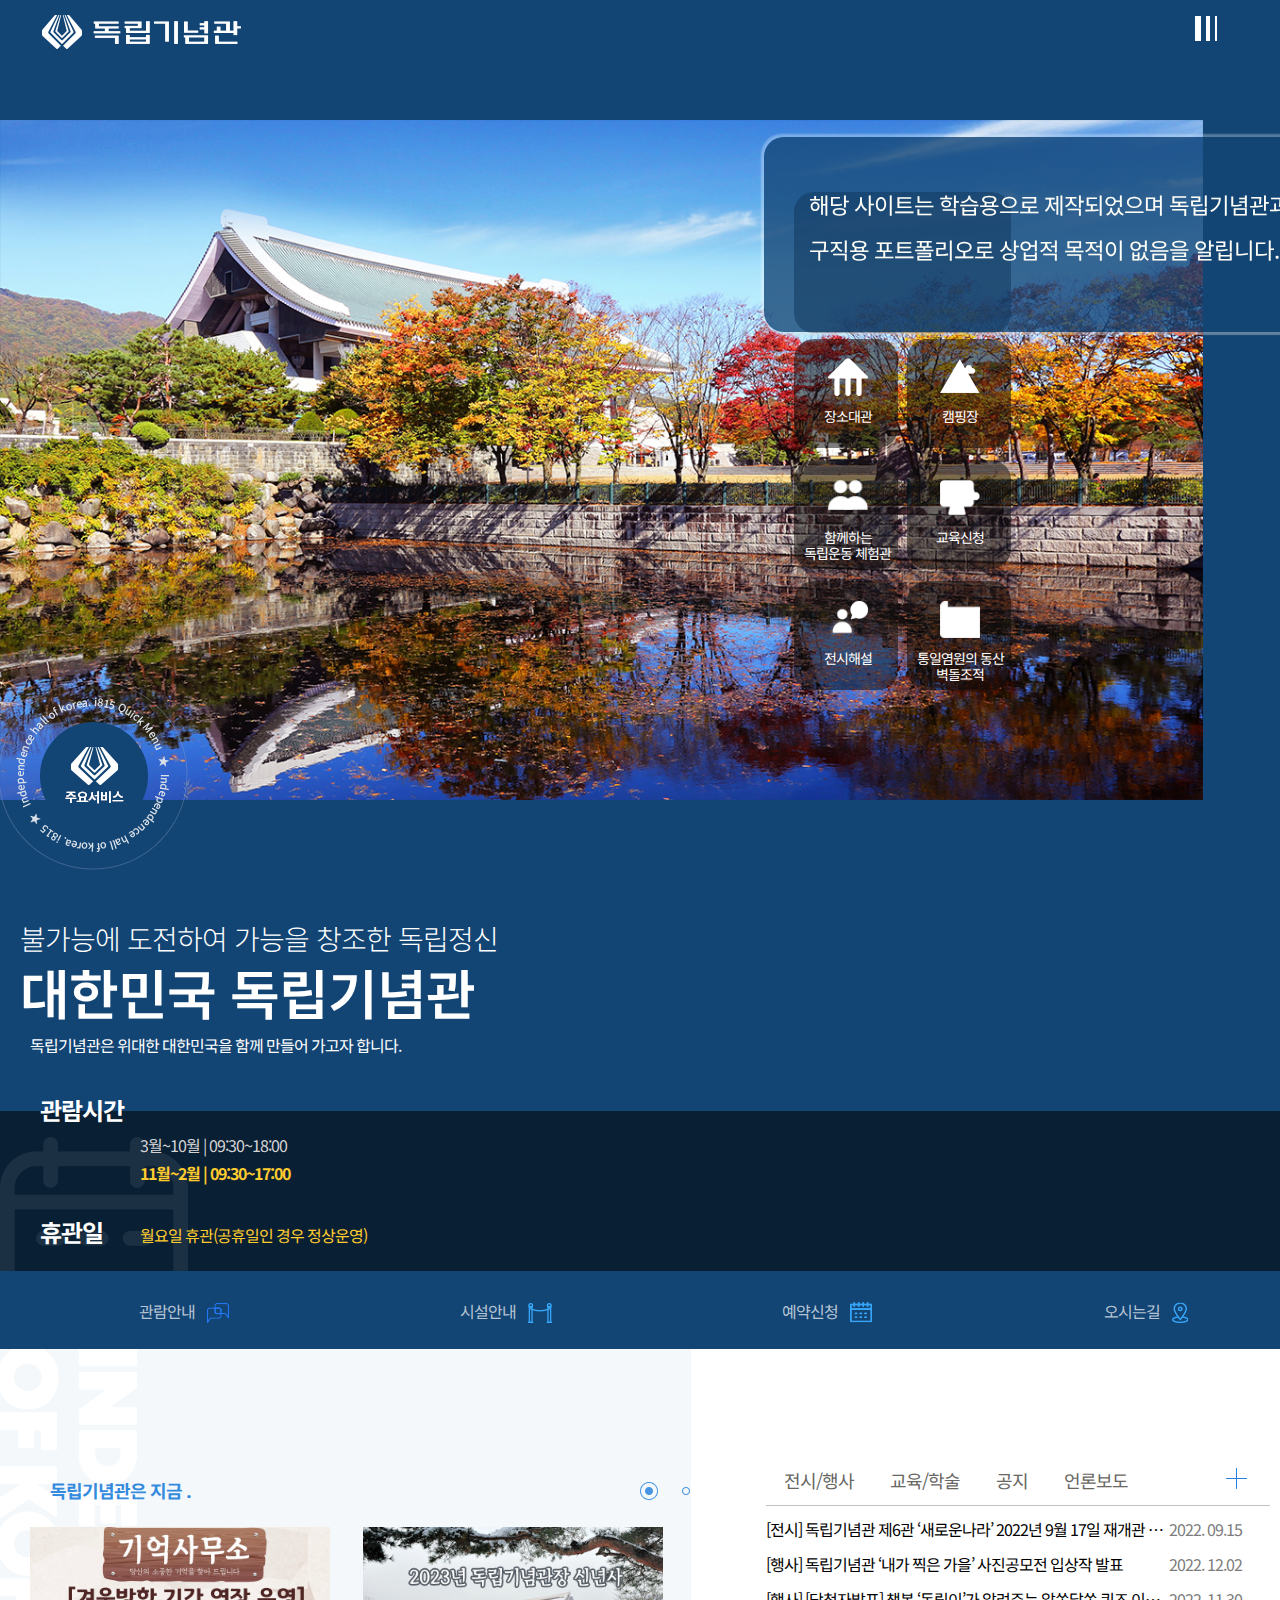
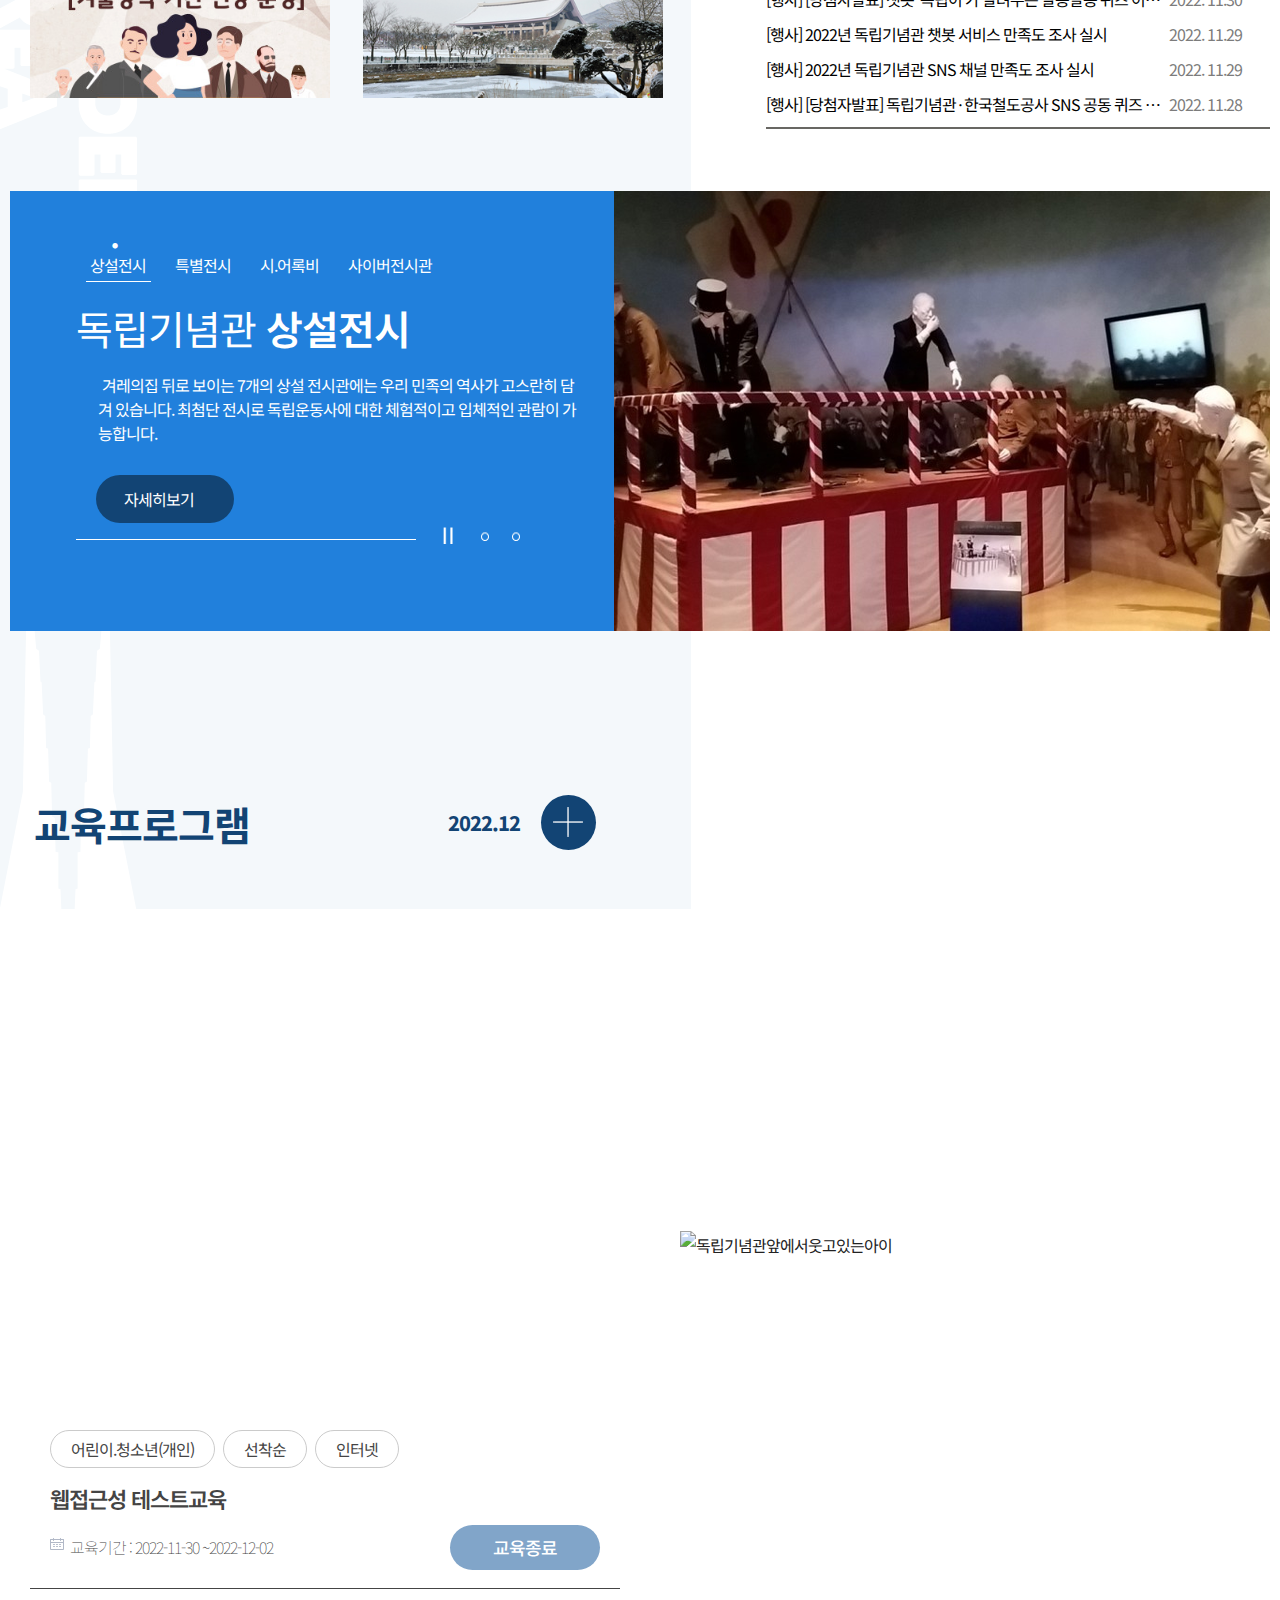
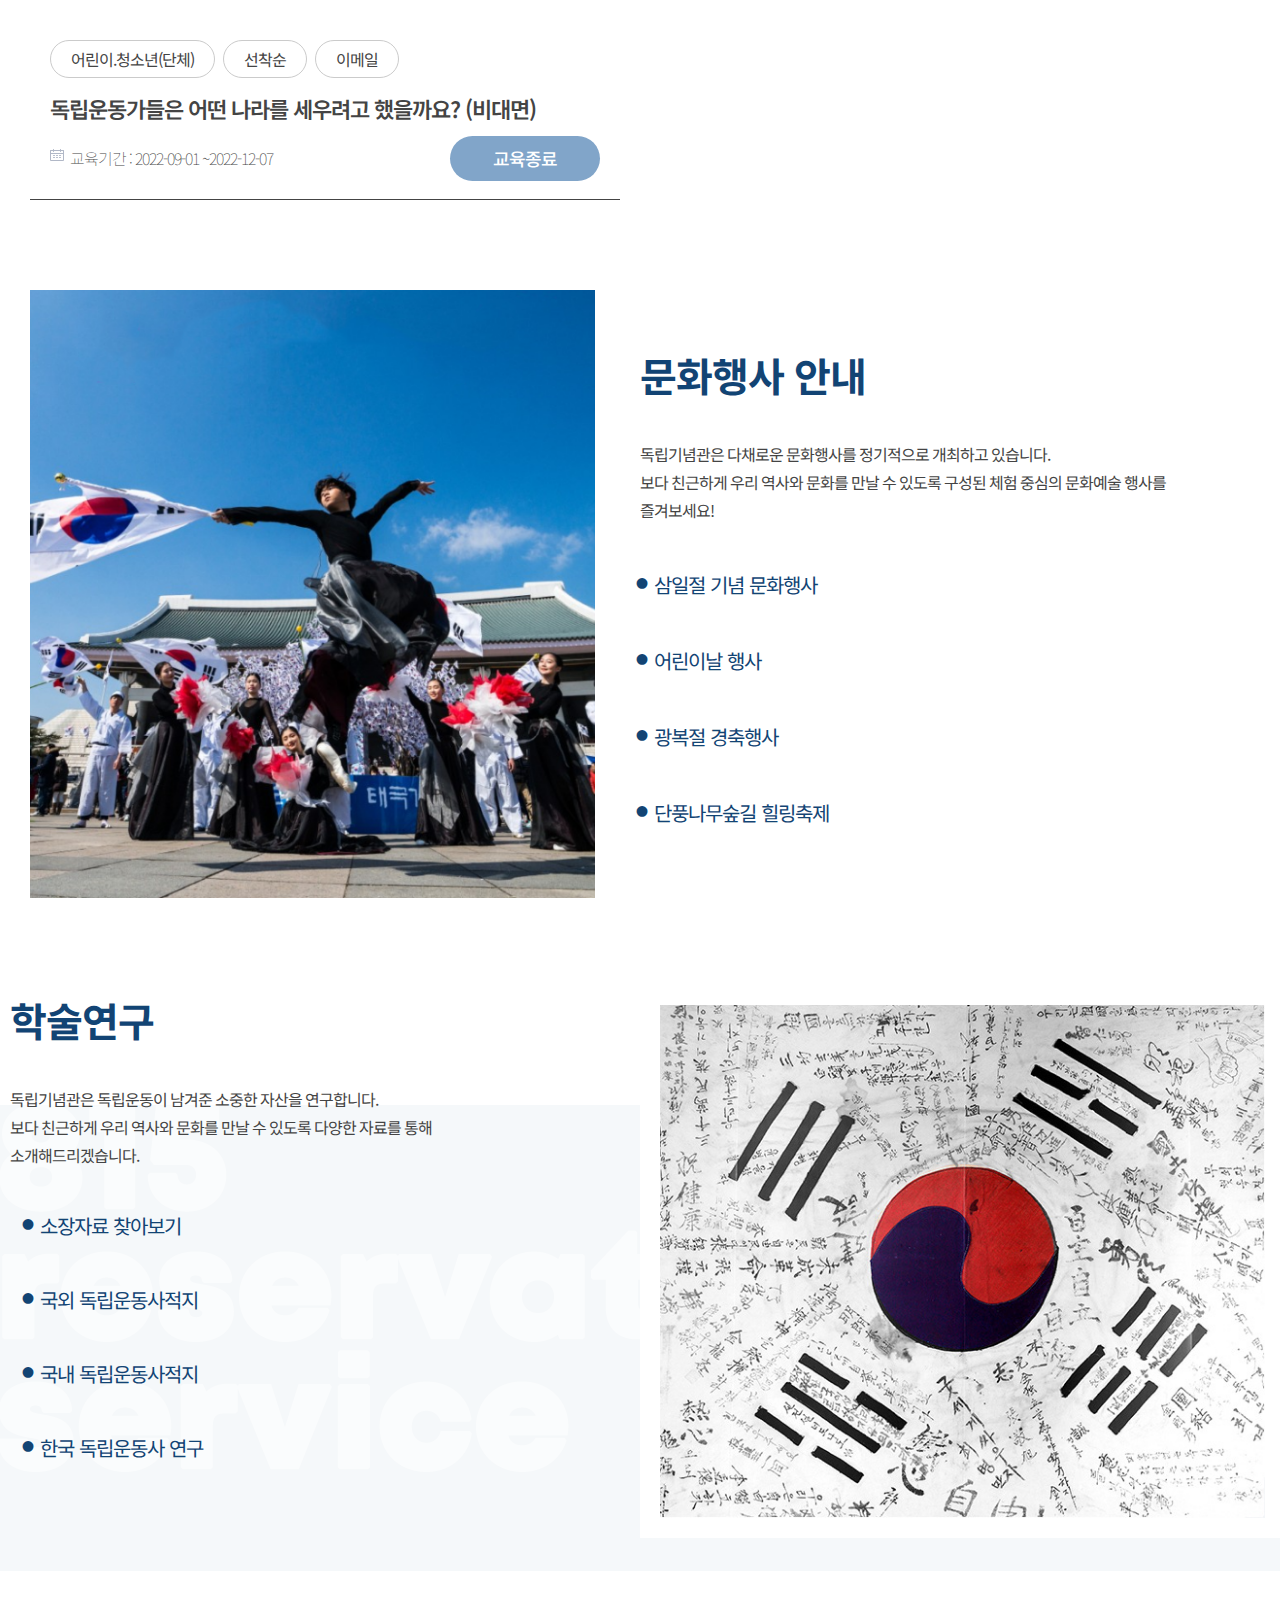
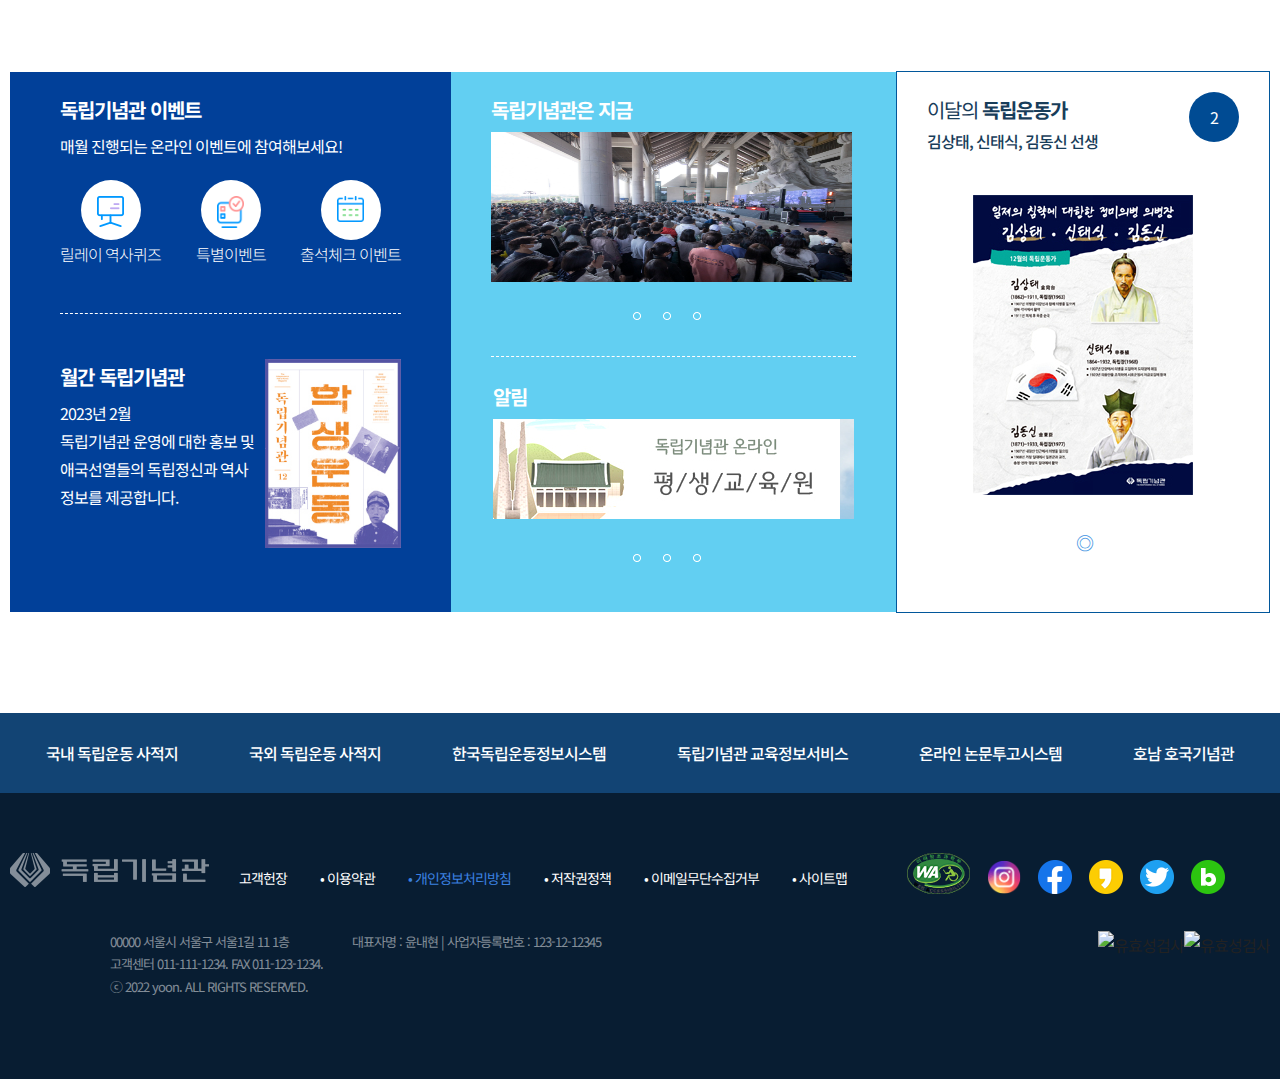
==== commit 5dac6915: "Gnb:sticky헤더-1280이상" ====
--- a/index.html
+++ b/index.html
@@ -595,7 +595,7 @@
               <h3>교육프로그램<span class="pa">2022.12</span></h3>
               <div class="plusimg pa"><img src="images/ico-plus-white.png" alt="교육프로그램더보기"></div>
             </div>
-            <article class="info_edu inner df dfitem">
+            <article class="info_edu inner pr df dfitem">
               <div class="edu_board w50">
                 <ul>
                   <li>
@@ -625,7 +625,7 @@
               <div class="edu_imgbox w50"><img src="images/img-education.png" alt="독립기념관앞에서웃고있는아이"></div>
             </article>
             <!-- //article.info_edu 끝  -->
-            <article class="info_event inner df dfitem">
+            <article class="info_event inner pr df dfitem">
               <div class="event_imgbox w50"><img src="images/img-culture.png" alt="독립기념행사의퍼포먼스를보여주고있는사람"></div>
               <div class="event_board w50">
                 <div class="text_area" id="event">
@@ -643,7 +643,7 @@
                 </div>
               </div>
             </article>
-            <article class="info_data inner df dfitem">
+            <article class="info_data inner pr df dfitem">
               <div class="data_board w50">
                 <div class="text_area" id="research">
                   <h4>학술연구</h4>
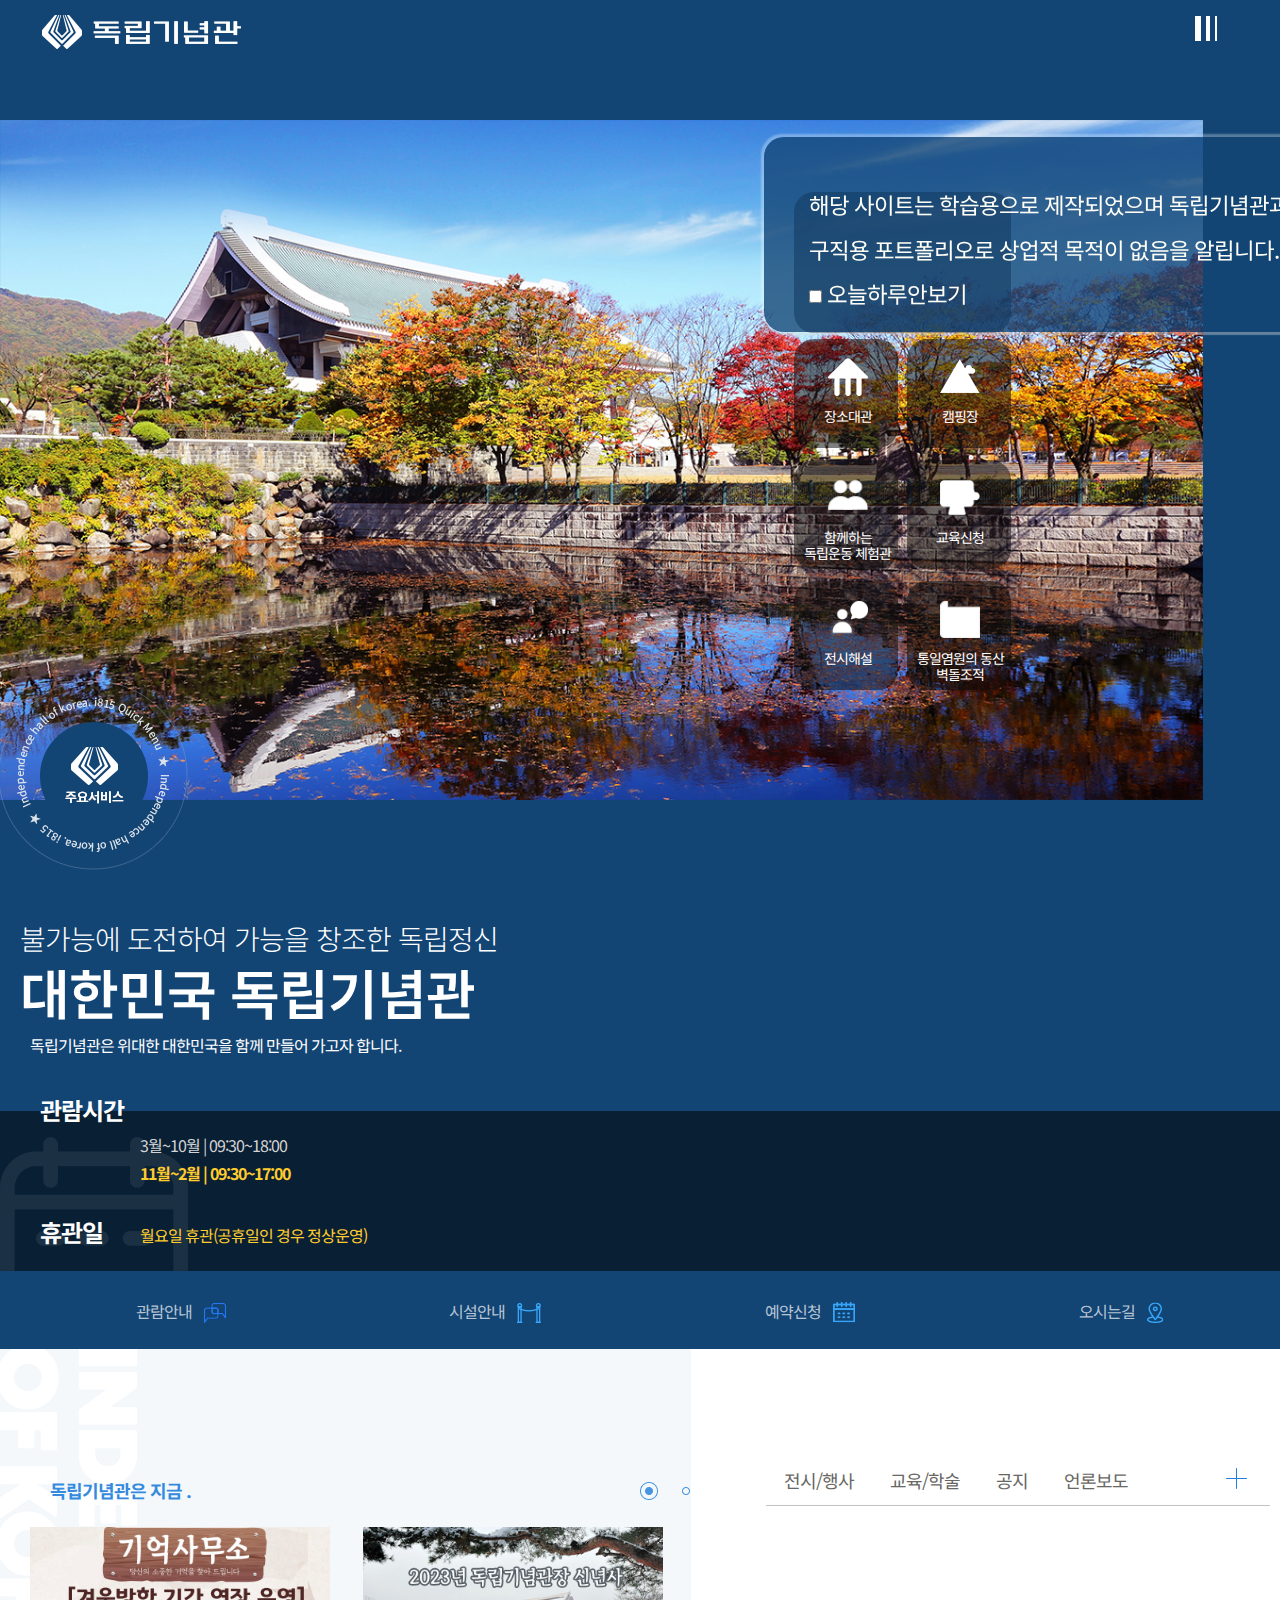
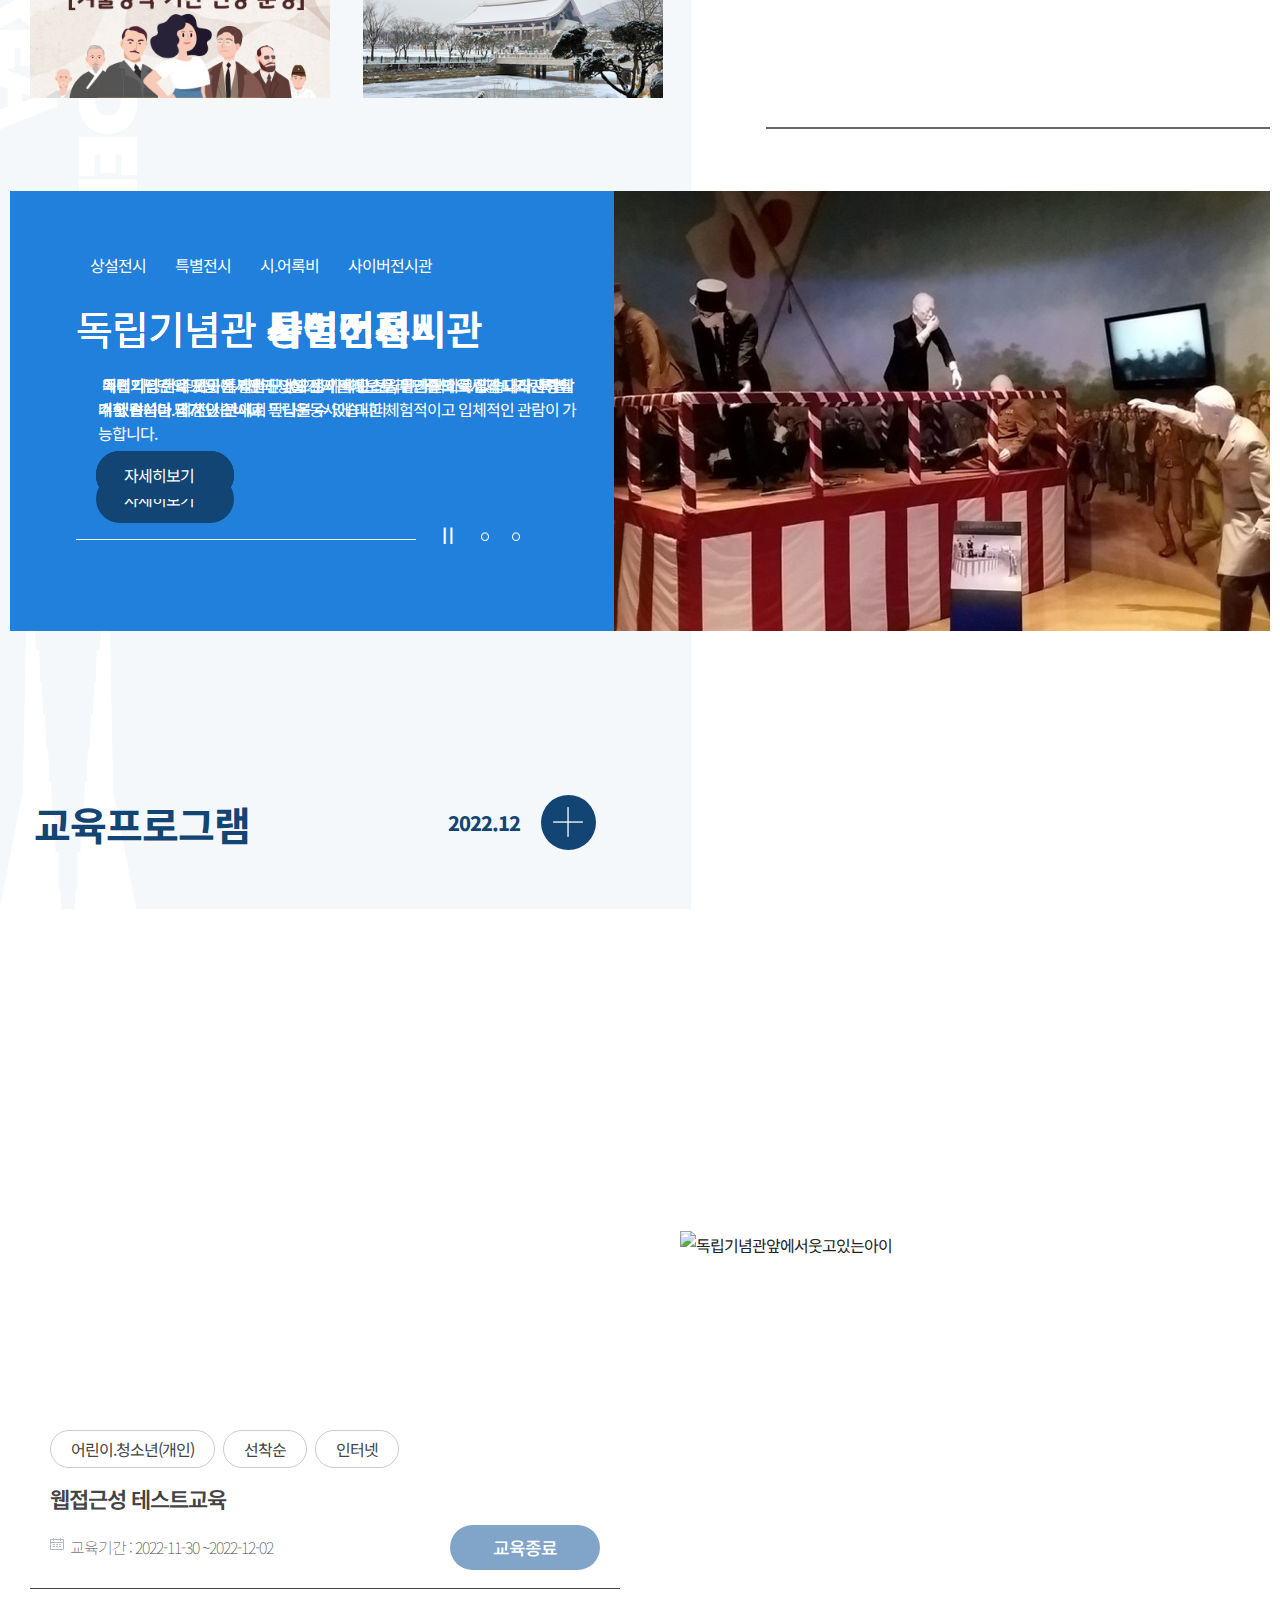
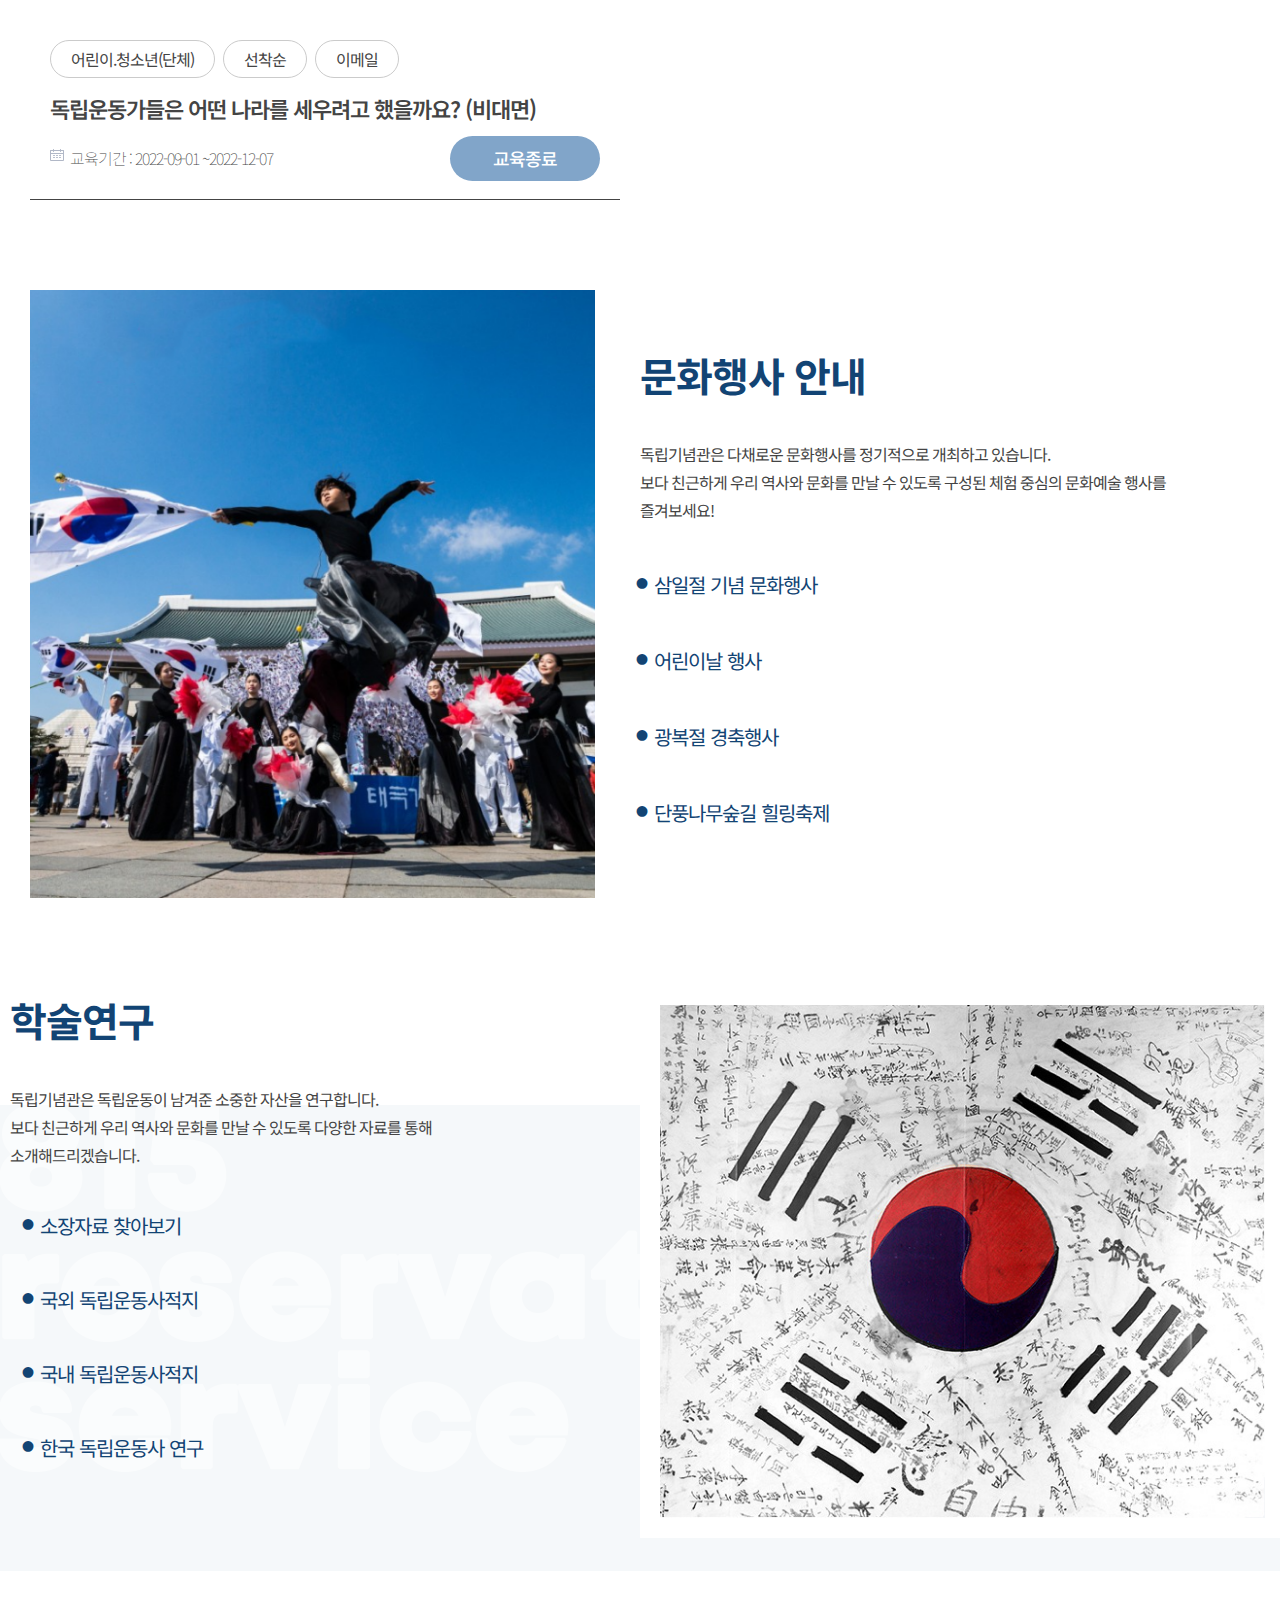
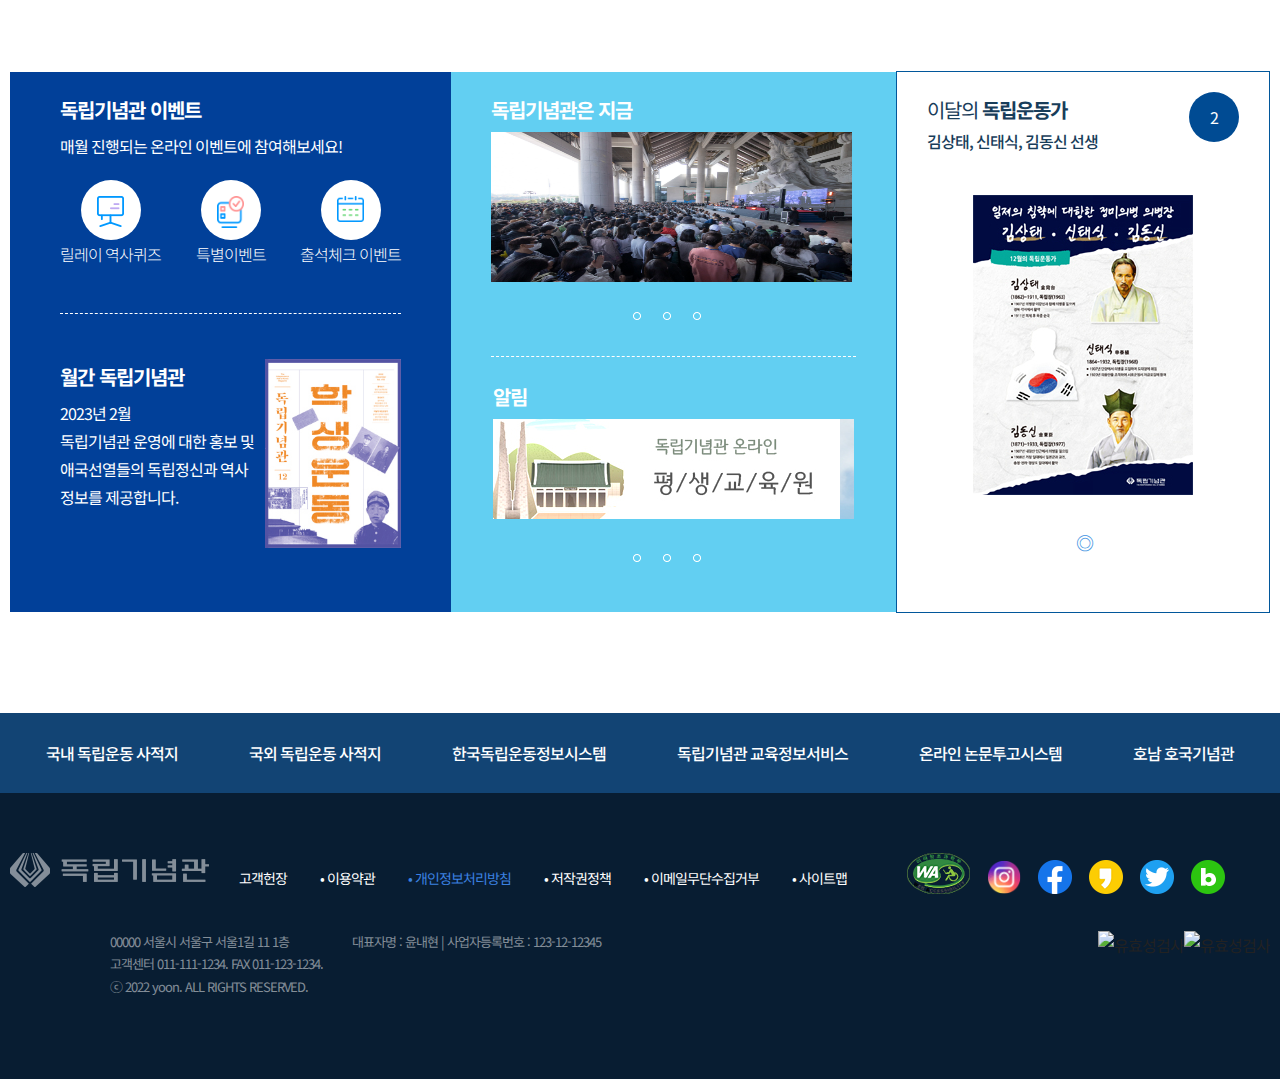
==== commit 3d9f3426: "팝업창-쿠키생성" ====
--- a/index.html
+++ b/index.html
@@ -55,6 +55,8 @@
     <div id="layer">
       <p>해당 사이트는 학습용으로 제작되었으며 독립기념관과 무관합니다.</p>
       <p>구직용 포트폴리오로 상업적 목적이 없음을 알립니다.</p>
+      <input type="checkbox" id="popup">
+        <label for="popup">오늘하루안보기</label>
       <button>닫기</button>
     </div>
     <!-- 전체메뉴 레이어팝업 -->
@@ -840,6 +842,7 @@
       <!-- //footer 영역끝 -->
     </div>
     <script src="https://code.jquery.com/jquery-1.12.0.min.js"></script>
+    <script src="https://code.jquery.com/ui/1.13.2/jquery-ui.js"></script>
     <script src="js/script.js"></script>
     <script src="js/index.js"></script>
     <script src="js/index-weather.js"></script>
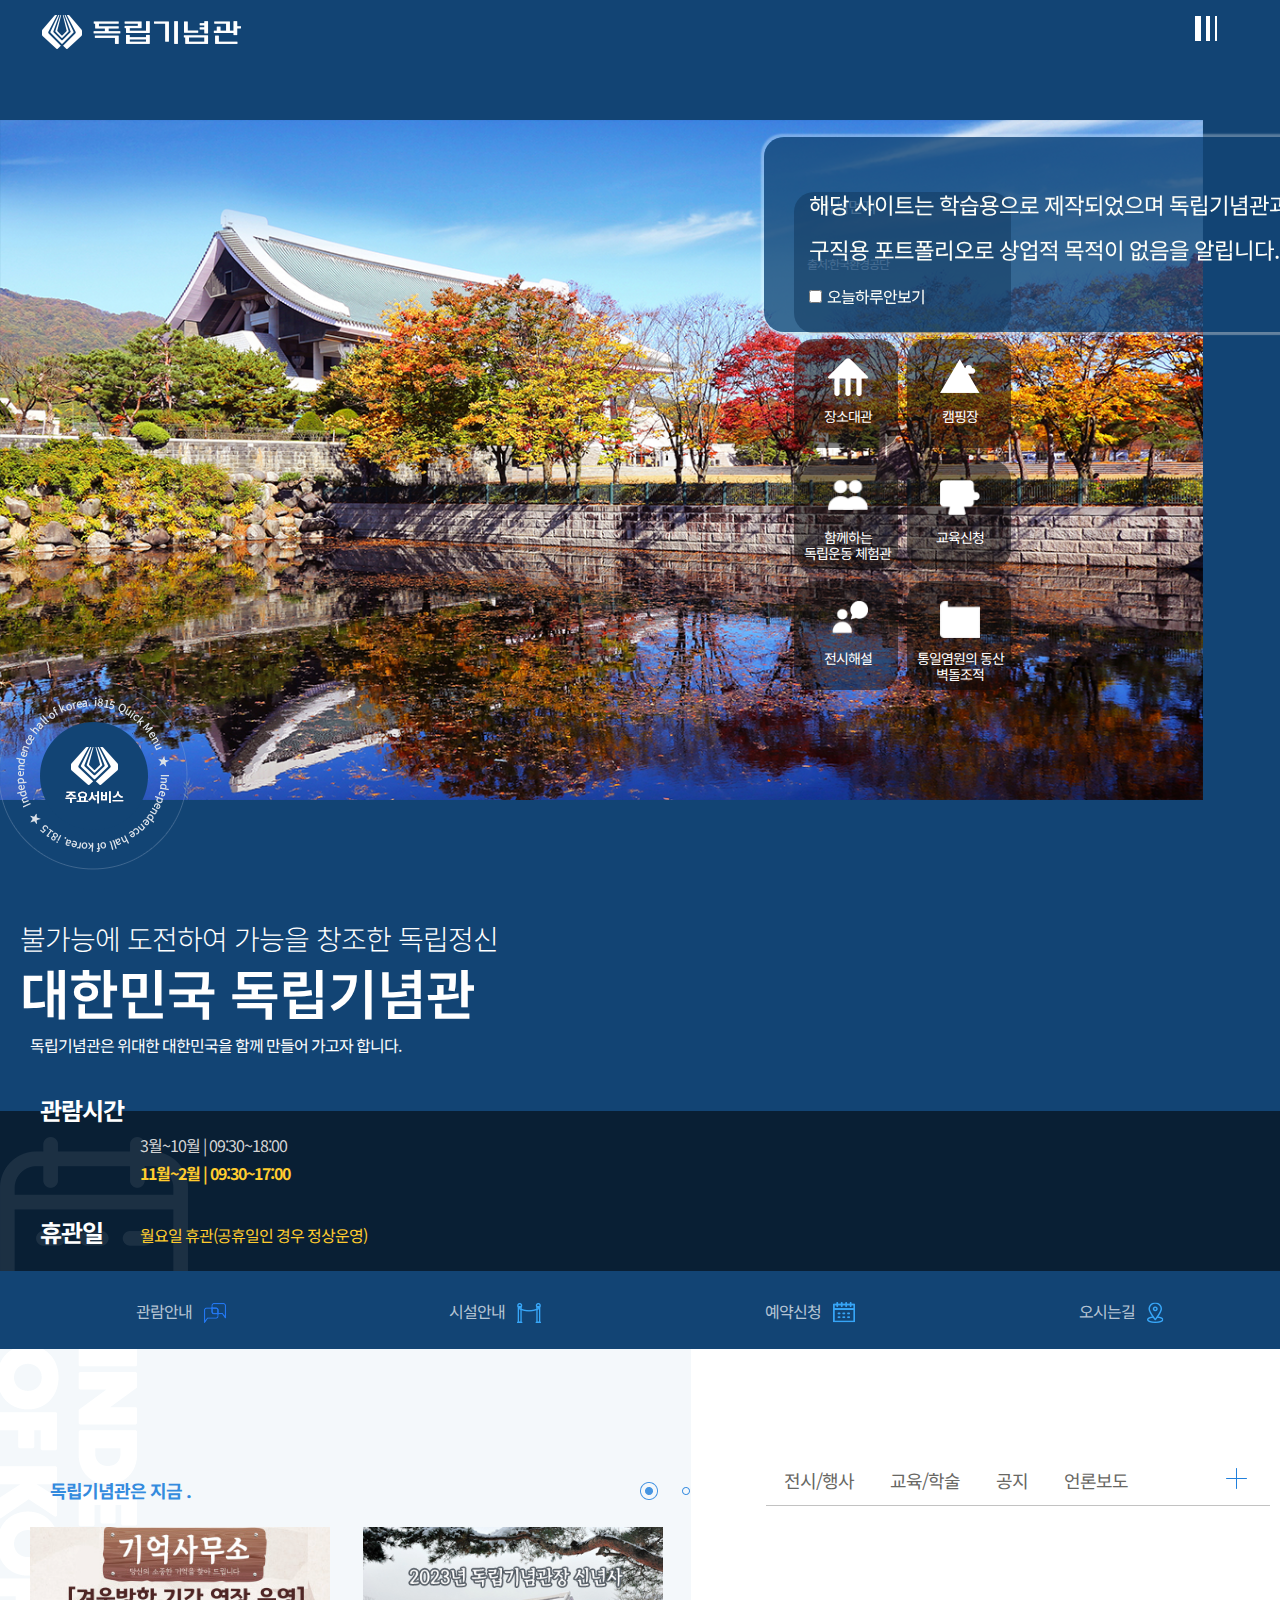
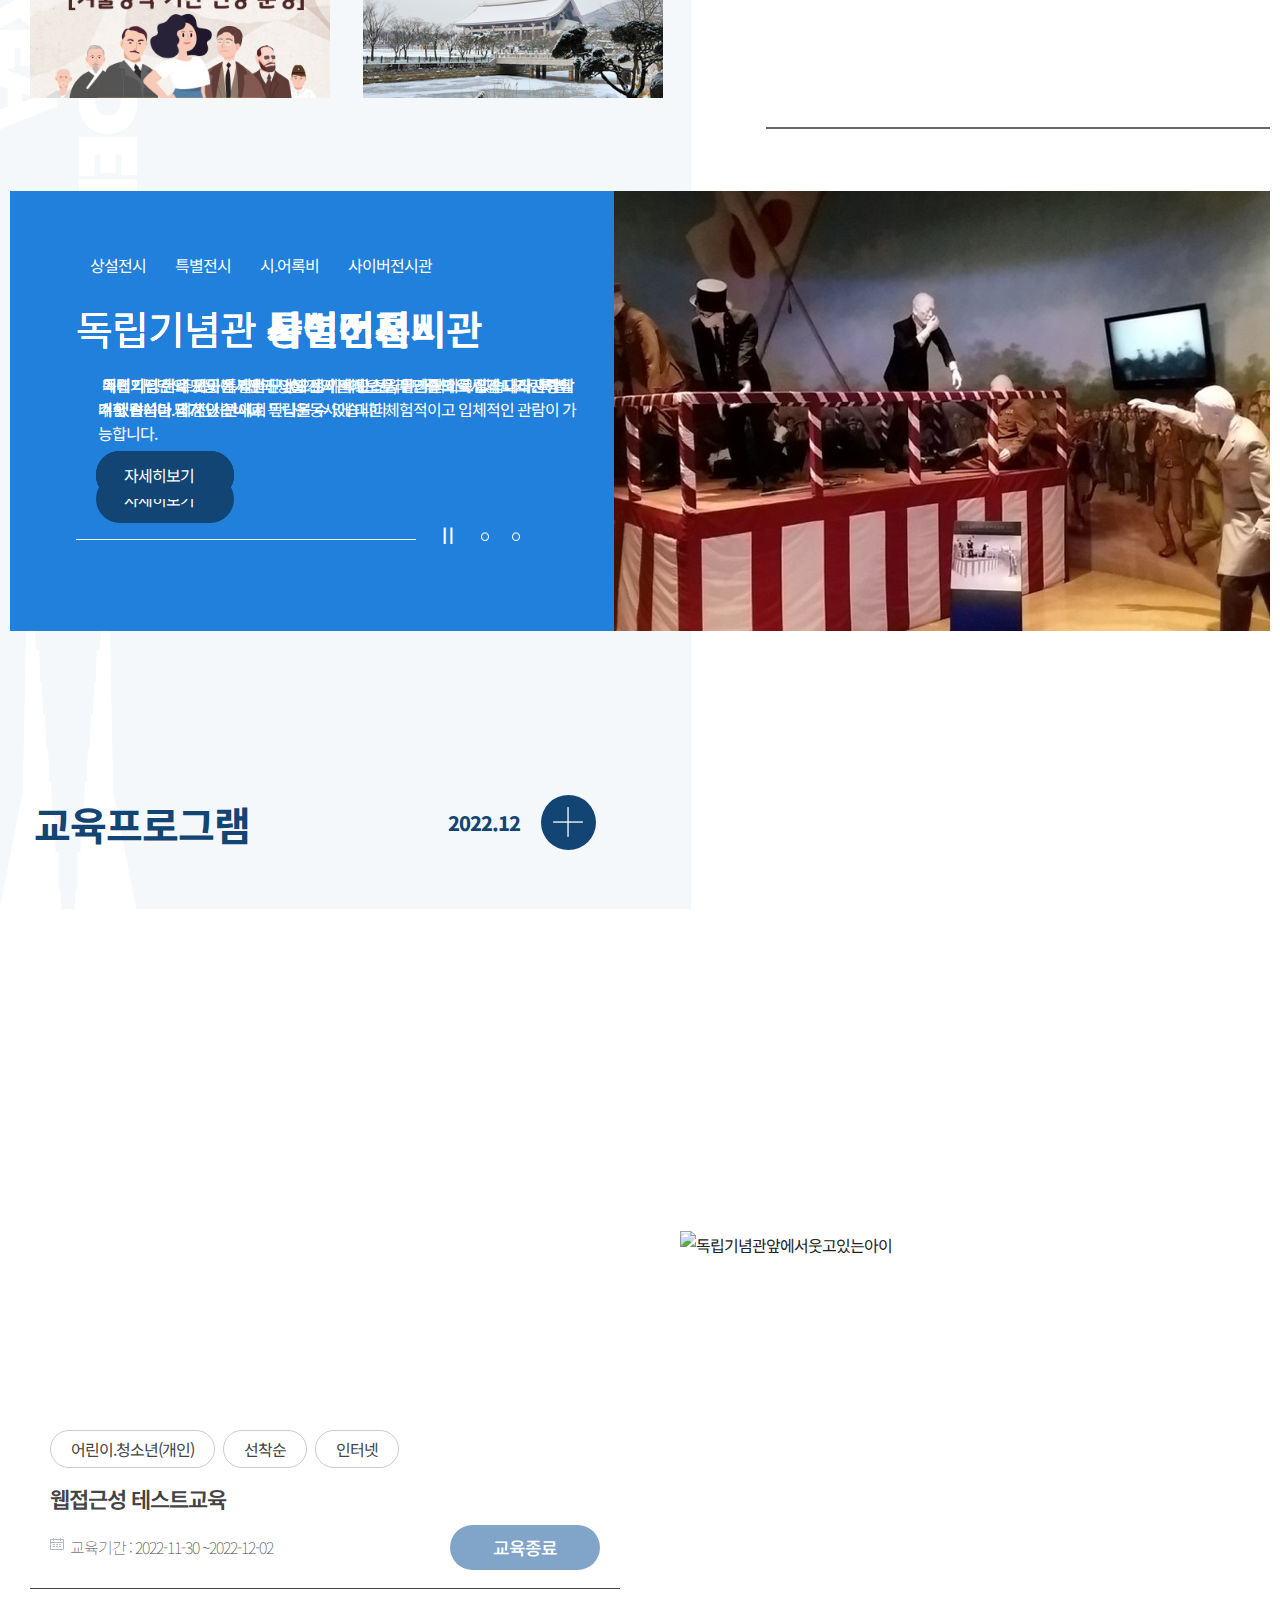
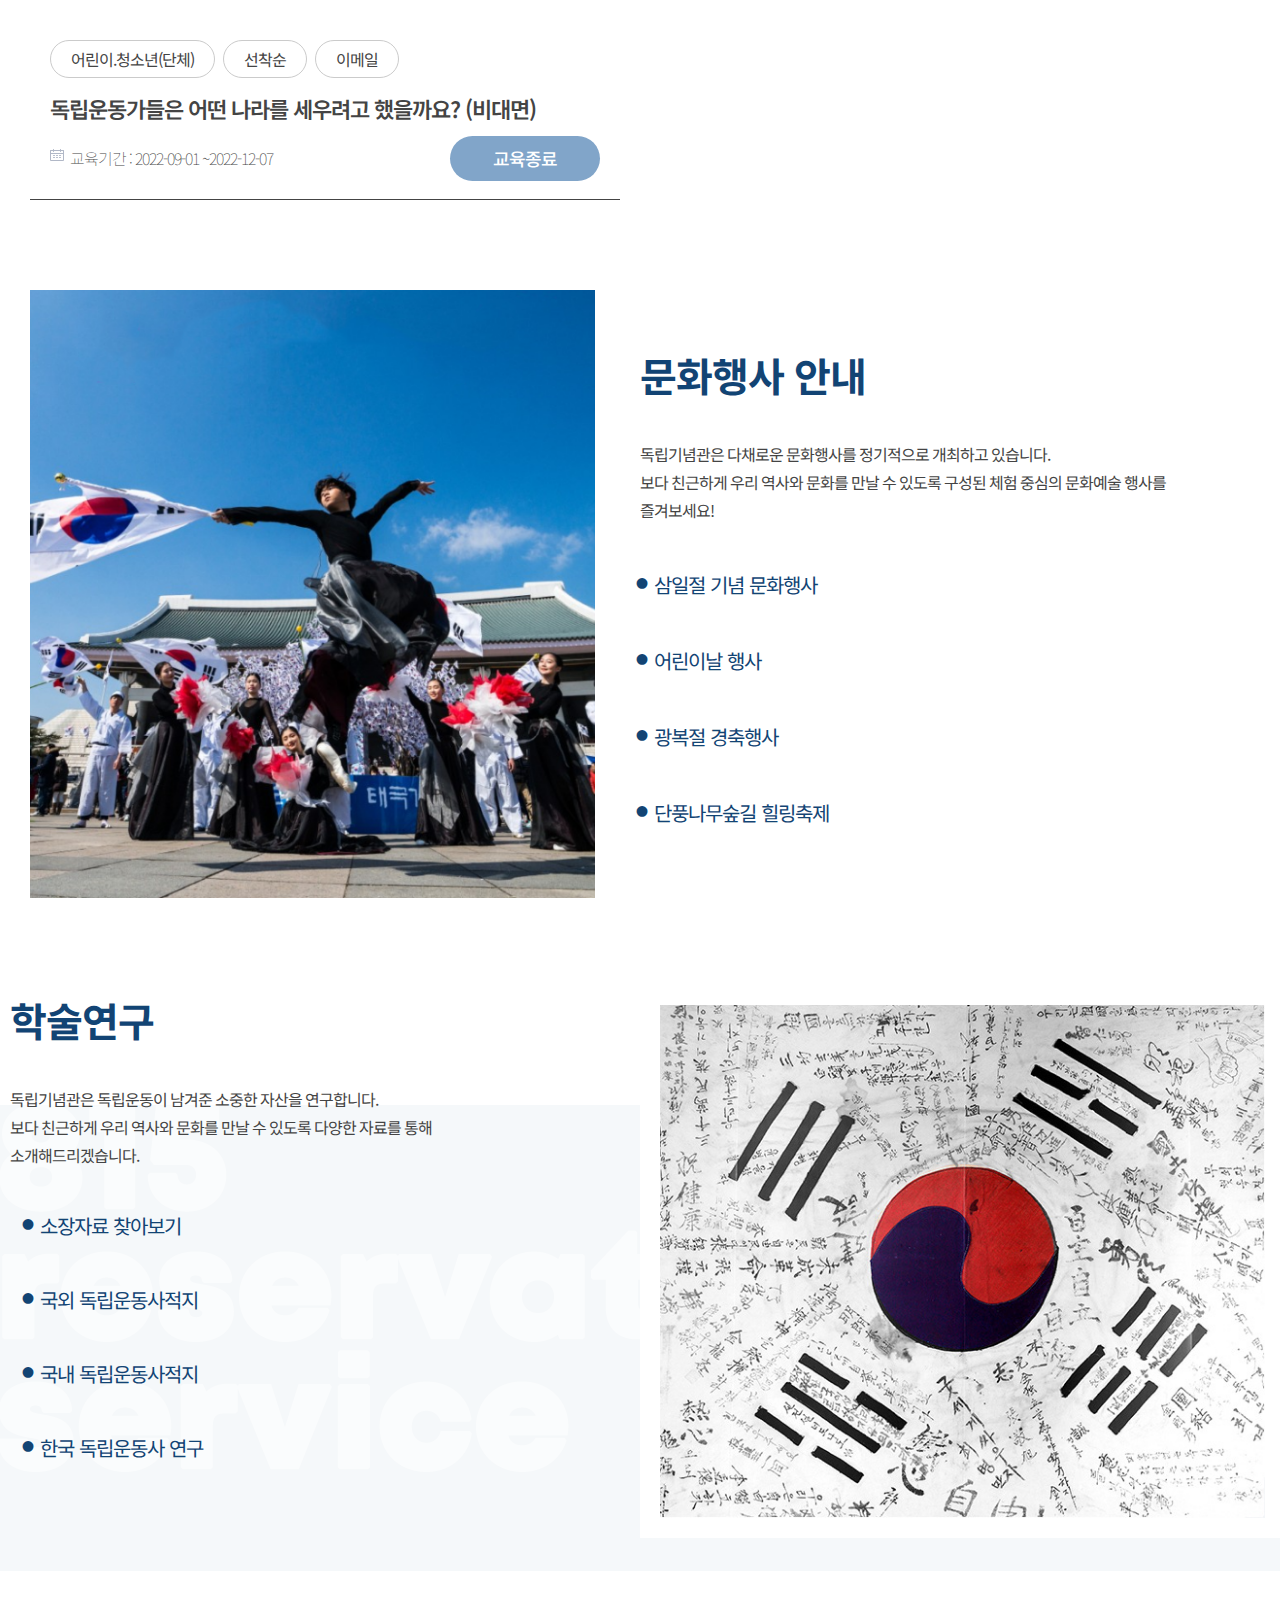
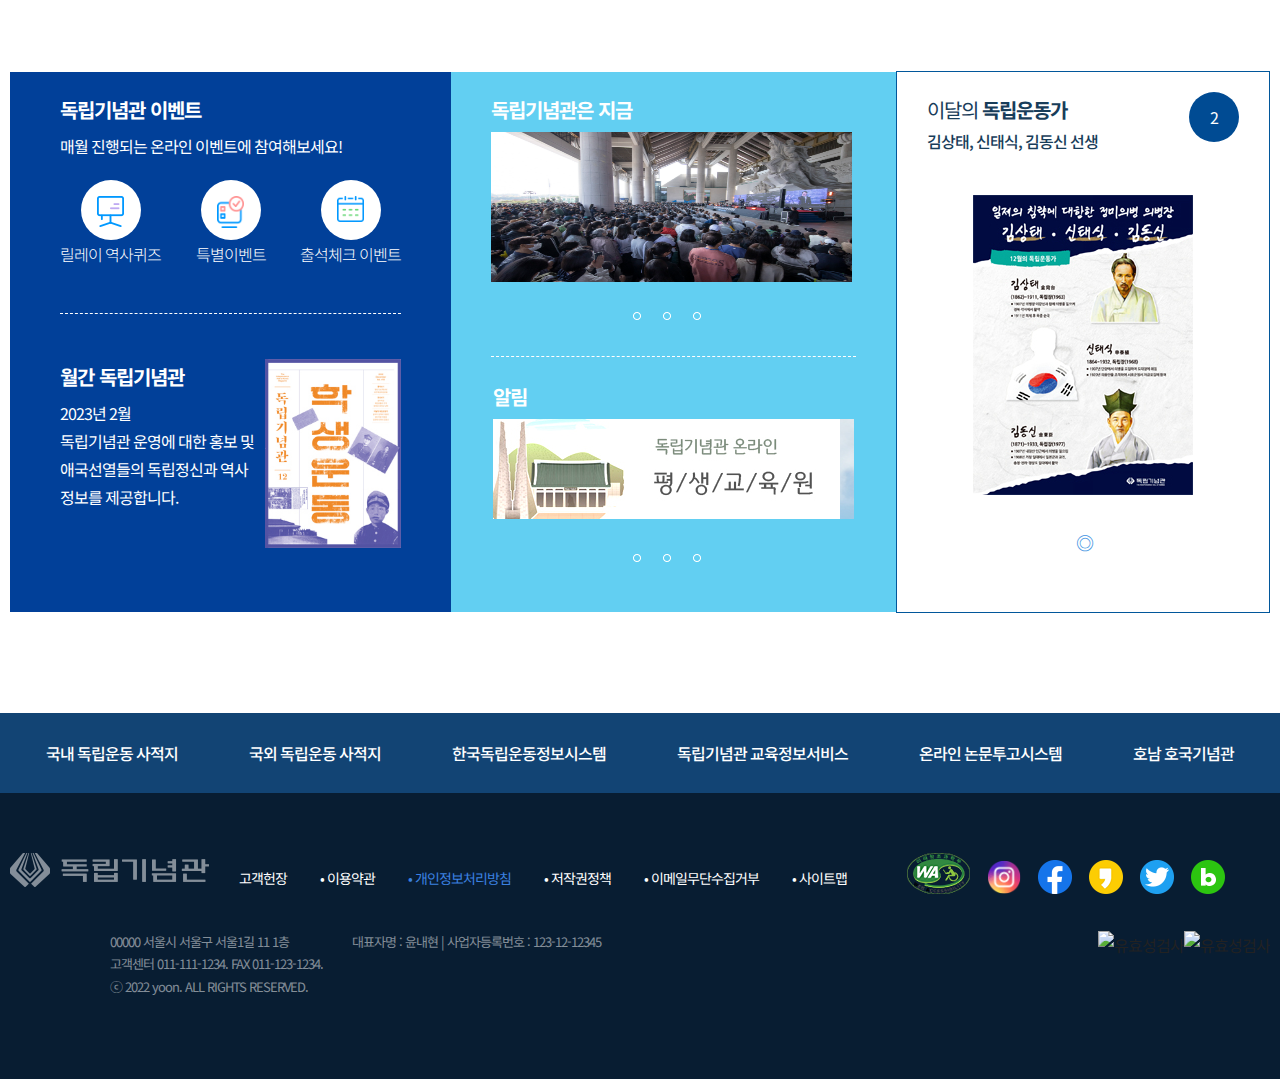
==== commit bf8db83c: "미세먼지 api 완료" ====
--- a/index.html
+++ b/index.html
@@ -399,6 +399,15 @@
               <div class="banner_list pa df">
                 <div id="weather">
                   <!-- 기상청api -->
+                  <div id="dust" class="df">
+                    <p>미세먼지</p>
+                    <div class="dust-result">
+                      <div class="dust-color">
+                        <p class="dust-text" style="font-size: 1.4em;"></p>
+                      </div>
+                    </div>
+                    <p><a href="www.keco.or.kr" style="font-size:12px">출처:한국환경공단</a></p>
+                  </div>
                 </div>
                 <ul>
                   <li>
@@ -846,5 +855,6 @@
     <script src="js/script.js"></script>
     <script src="js/index.js"></script>
     <script src="js/index-weather.js"></script>
+    <script src="js/index-dust.js"></script>
   </body>
 </html>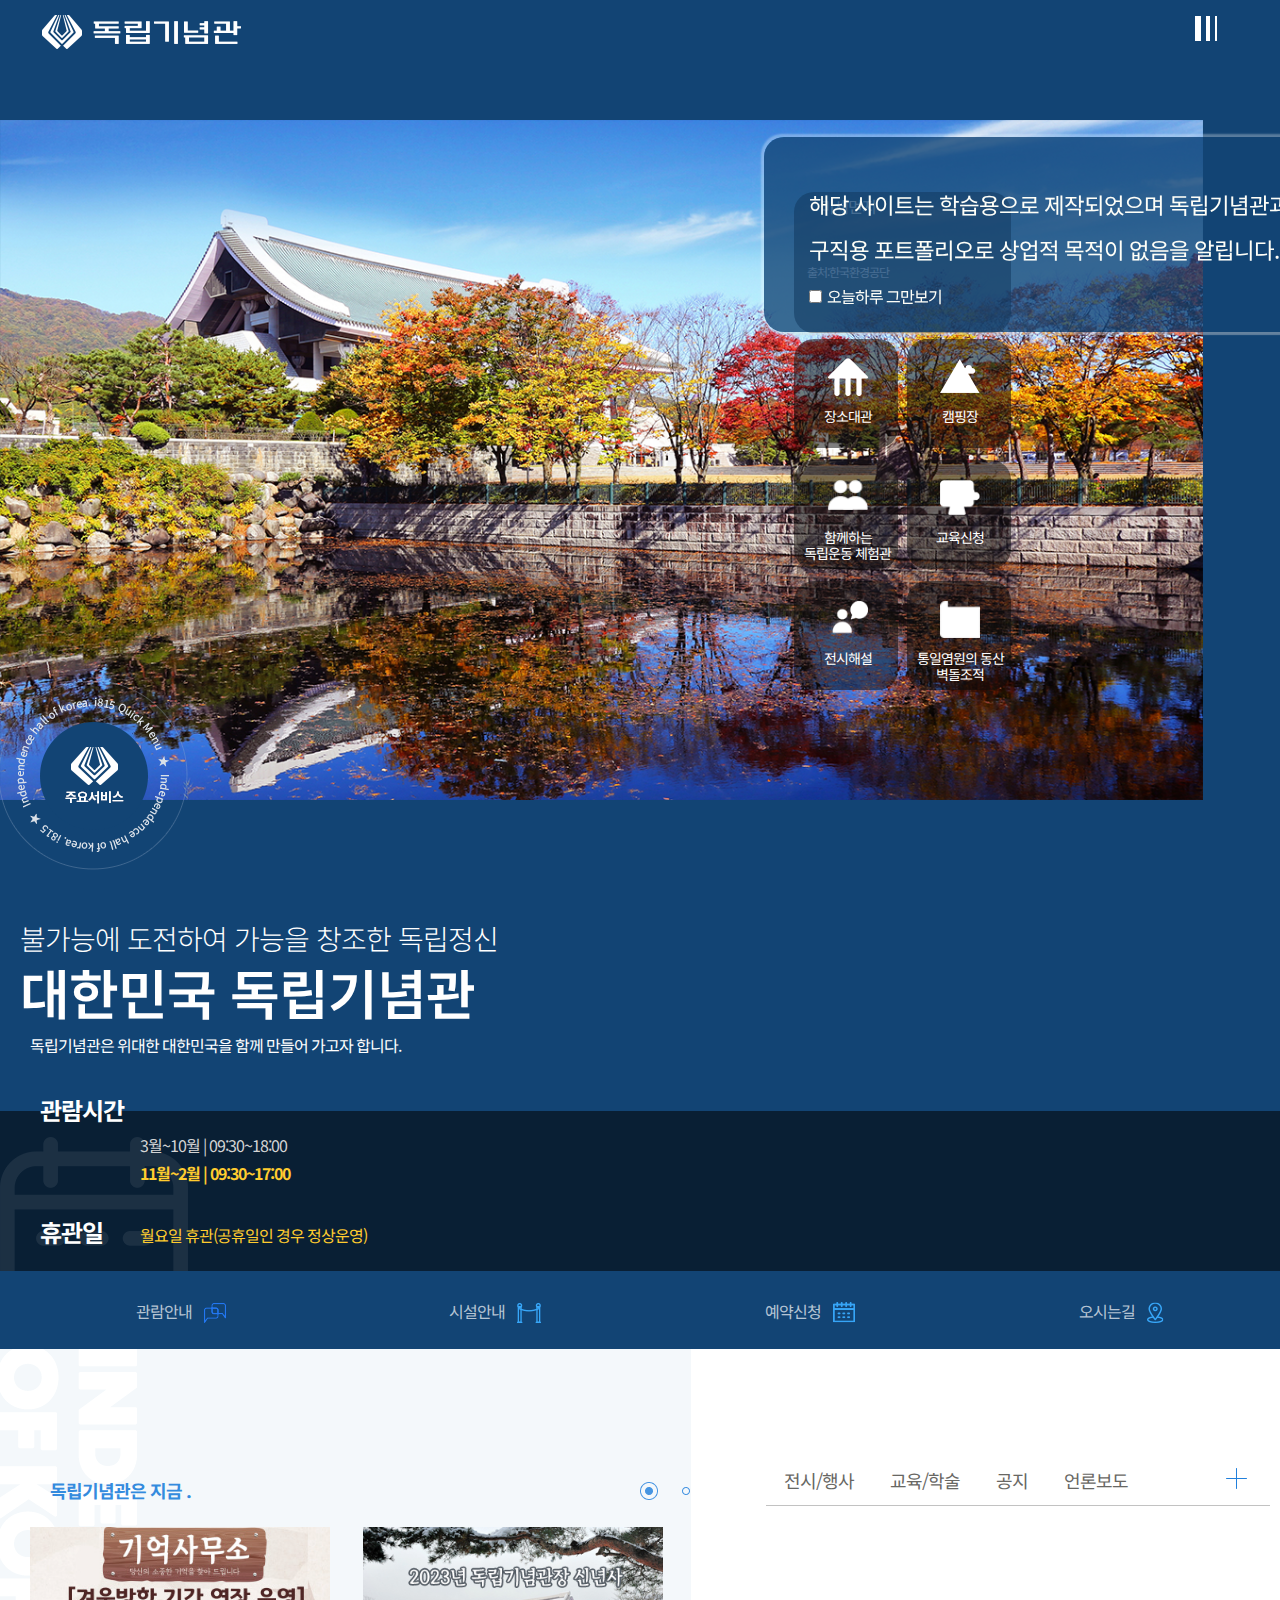
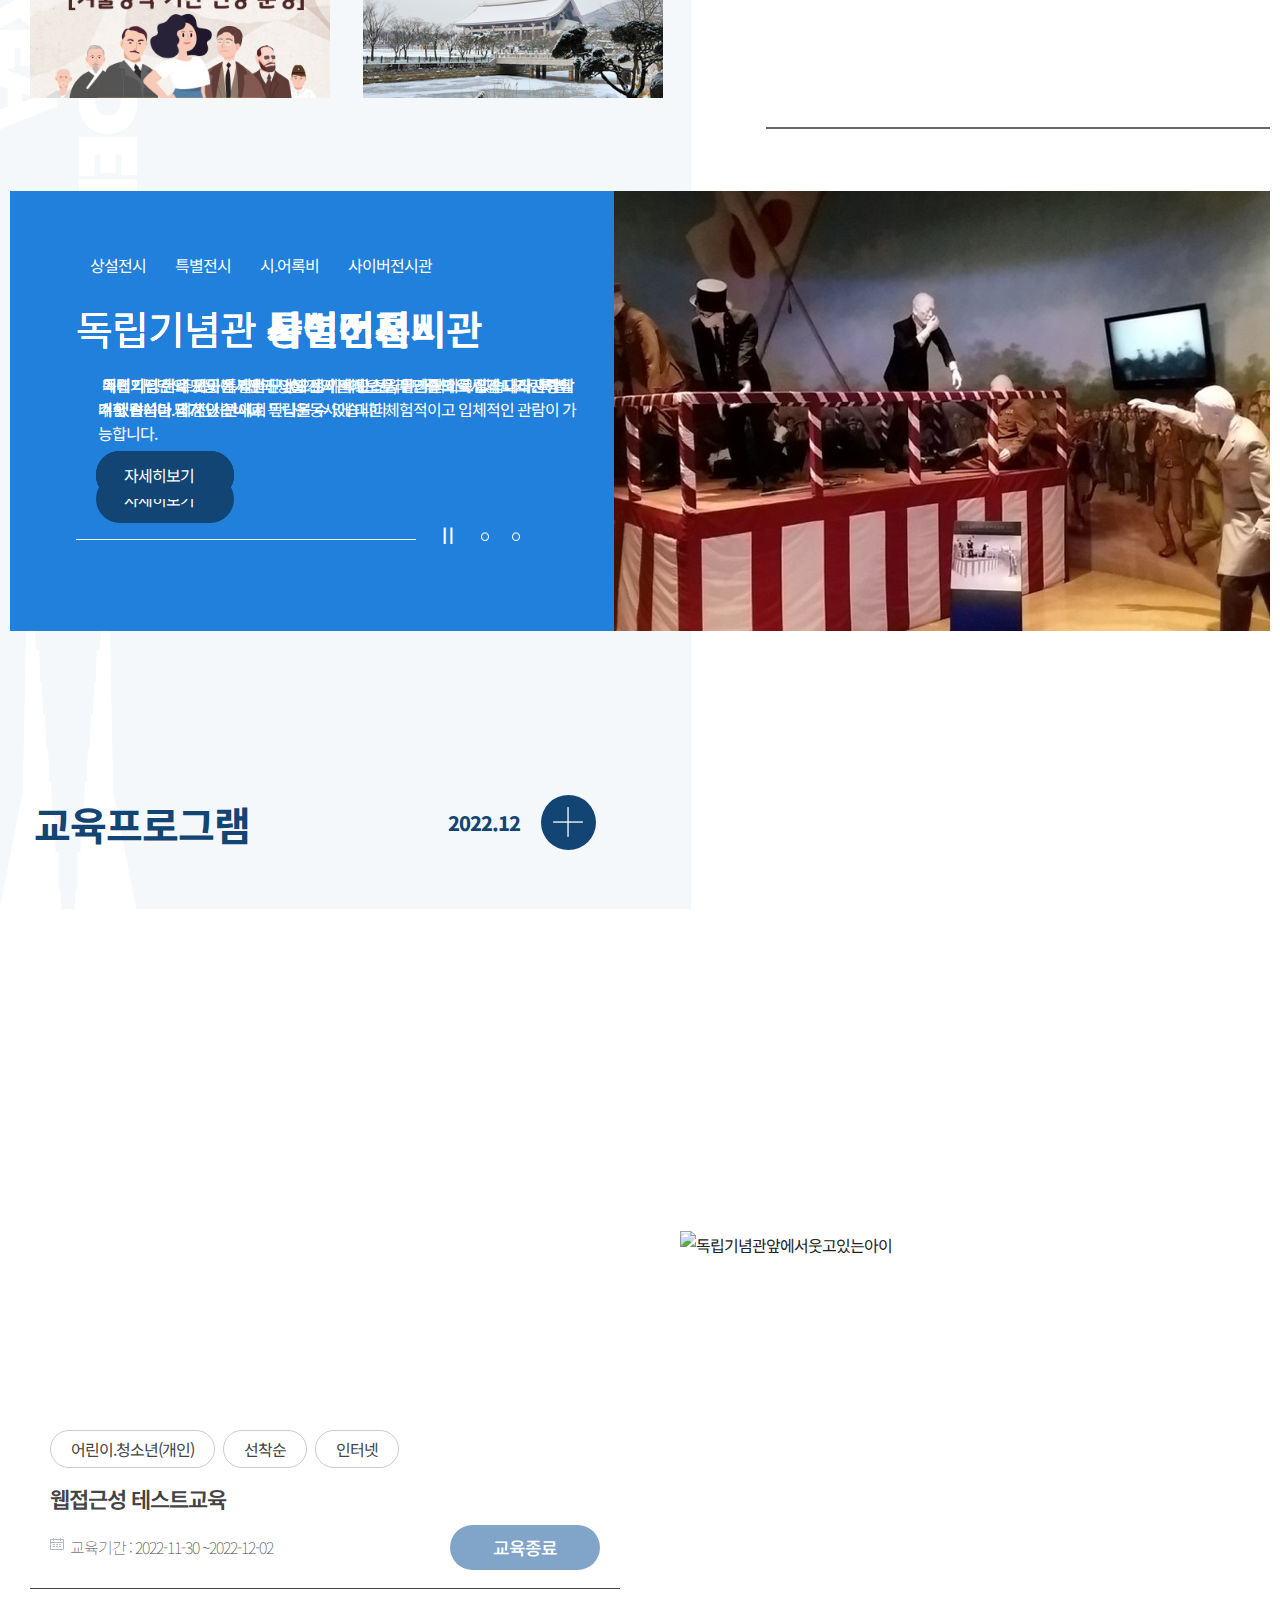
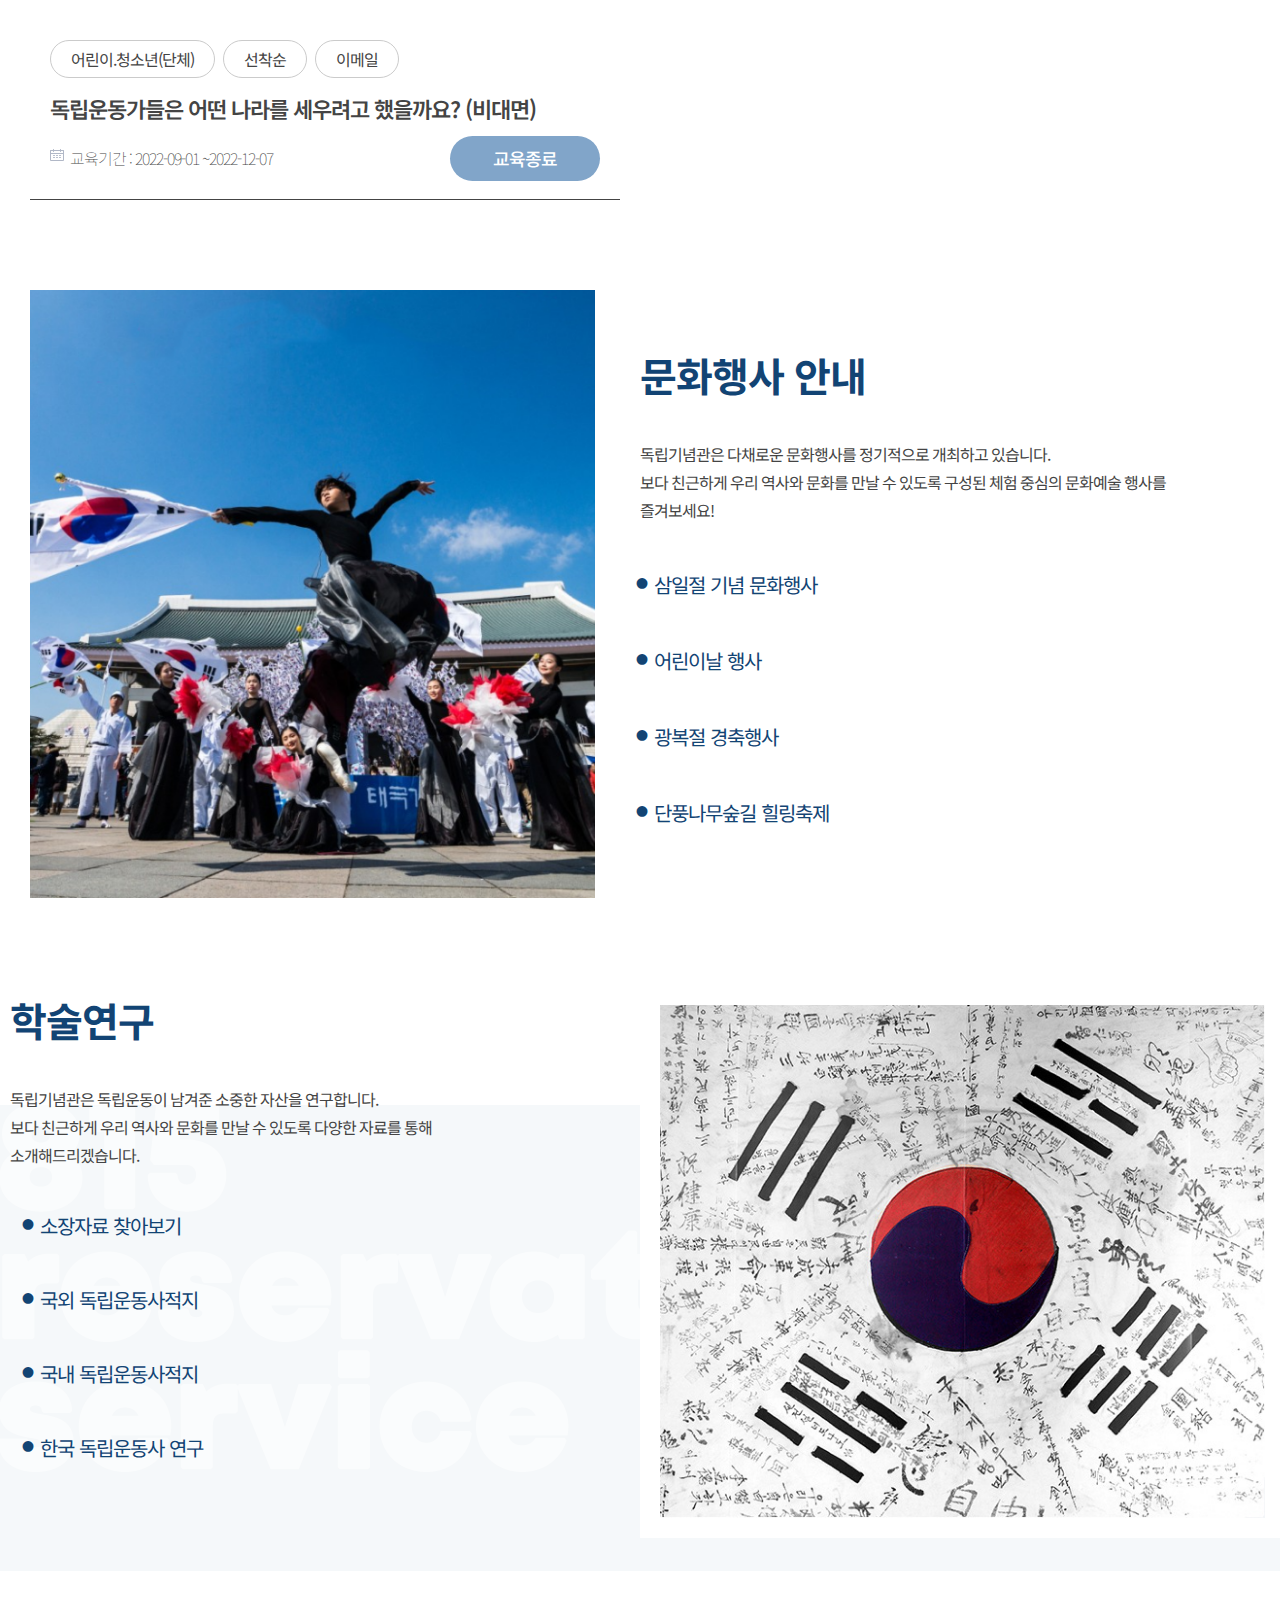
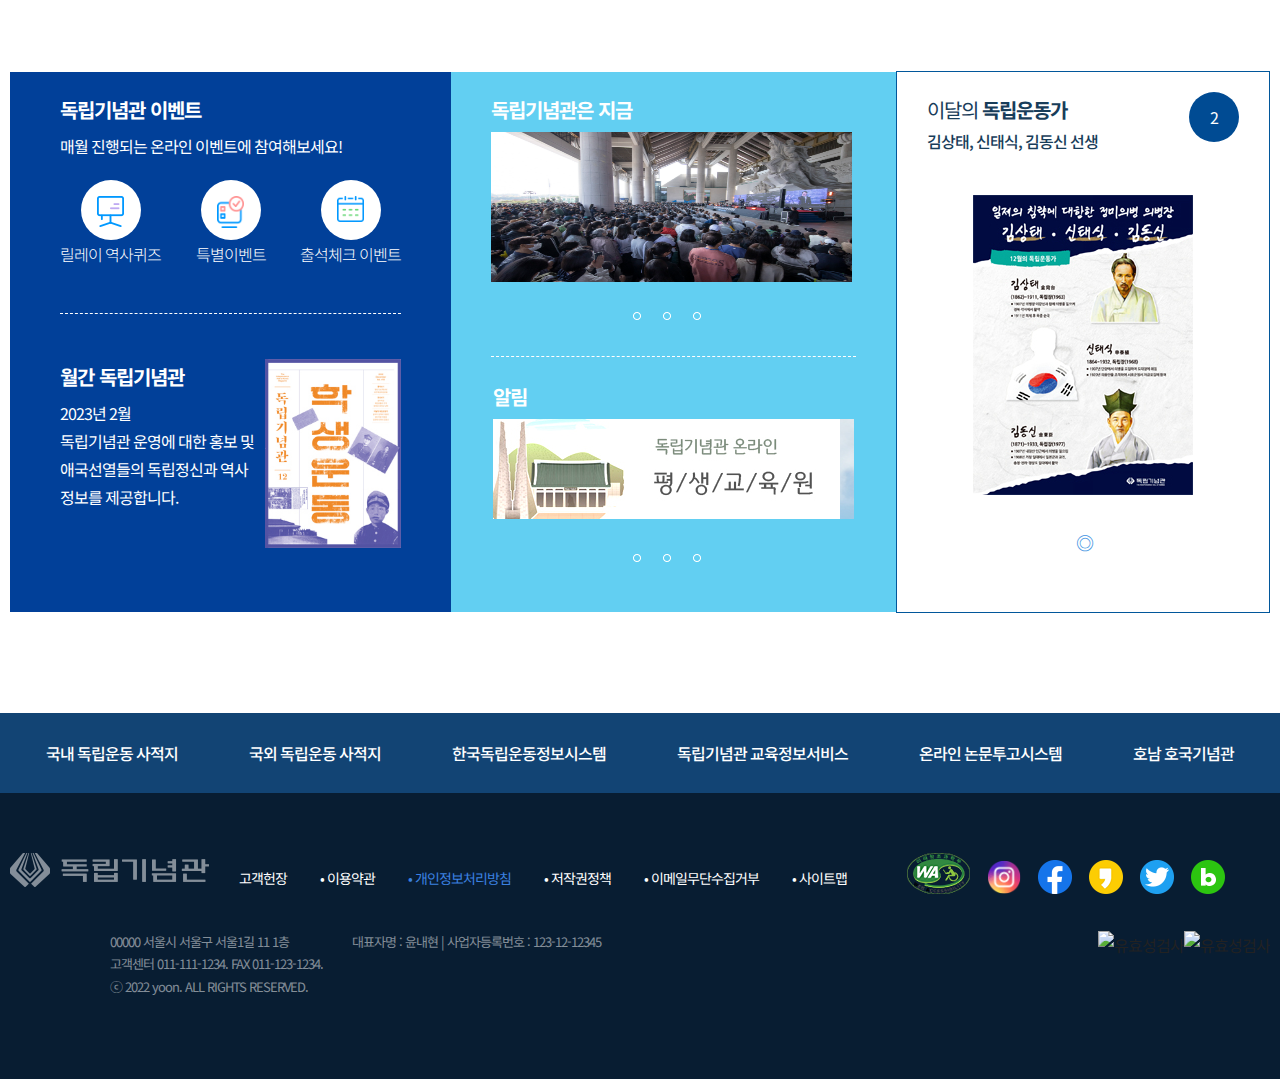
==== commit ab5b4f73: "팝업문구수정" ====
--- a/index.html
+++ b/index.html
@@ -56,7 +56,7 @@
       <p>해당 사이트는 학습용으로 제작되었으며 독립기념관과 무관합니다.</p>
       <p>구직용 포트폴리오로 상업적 목적이 없음을 알립니다.</p>
       <input type="checkbox" id="popup">
-        <label for="popup">오늘하루안보기</label>
+        <label for="popup">오늘하루 그만보기</label>
       <button>닫기</button>
     </div>
     <!-- 전체메뉴 레이어팝업 -->
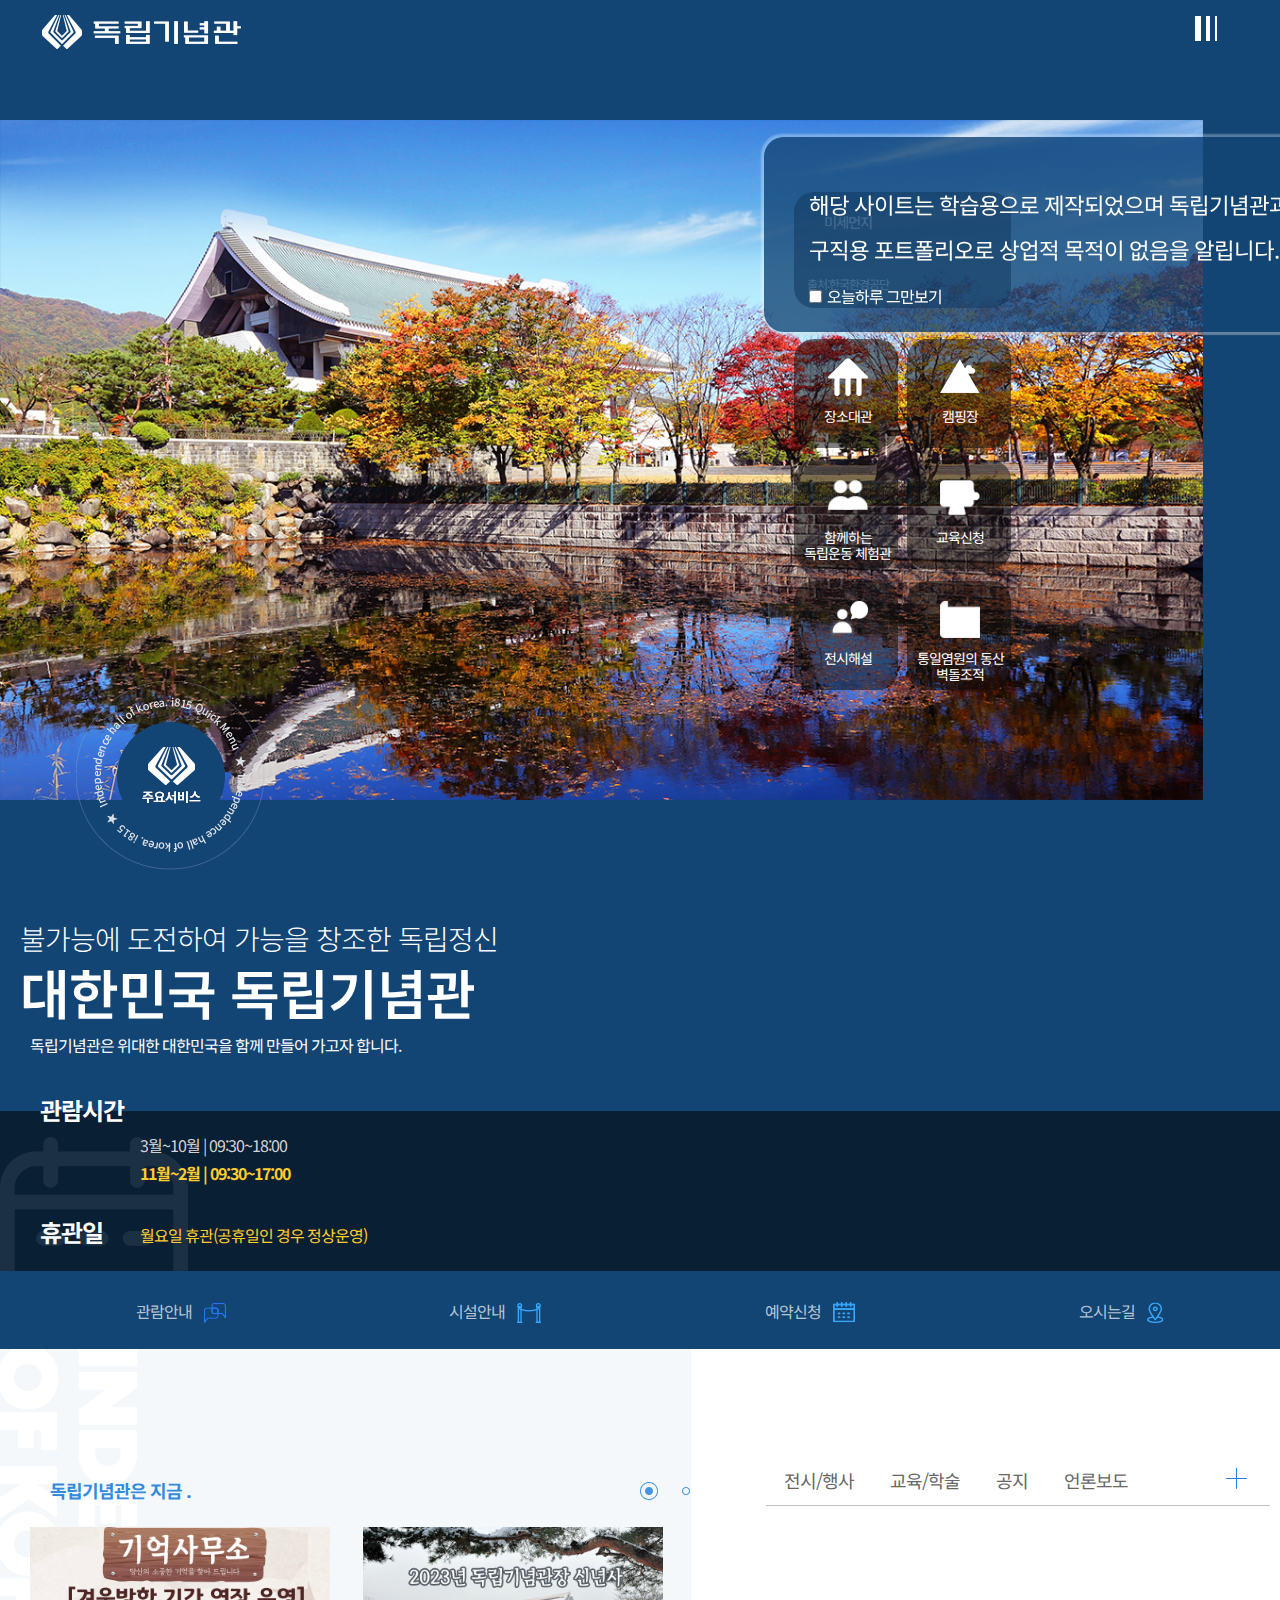
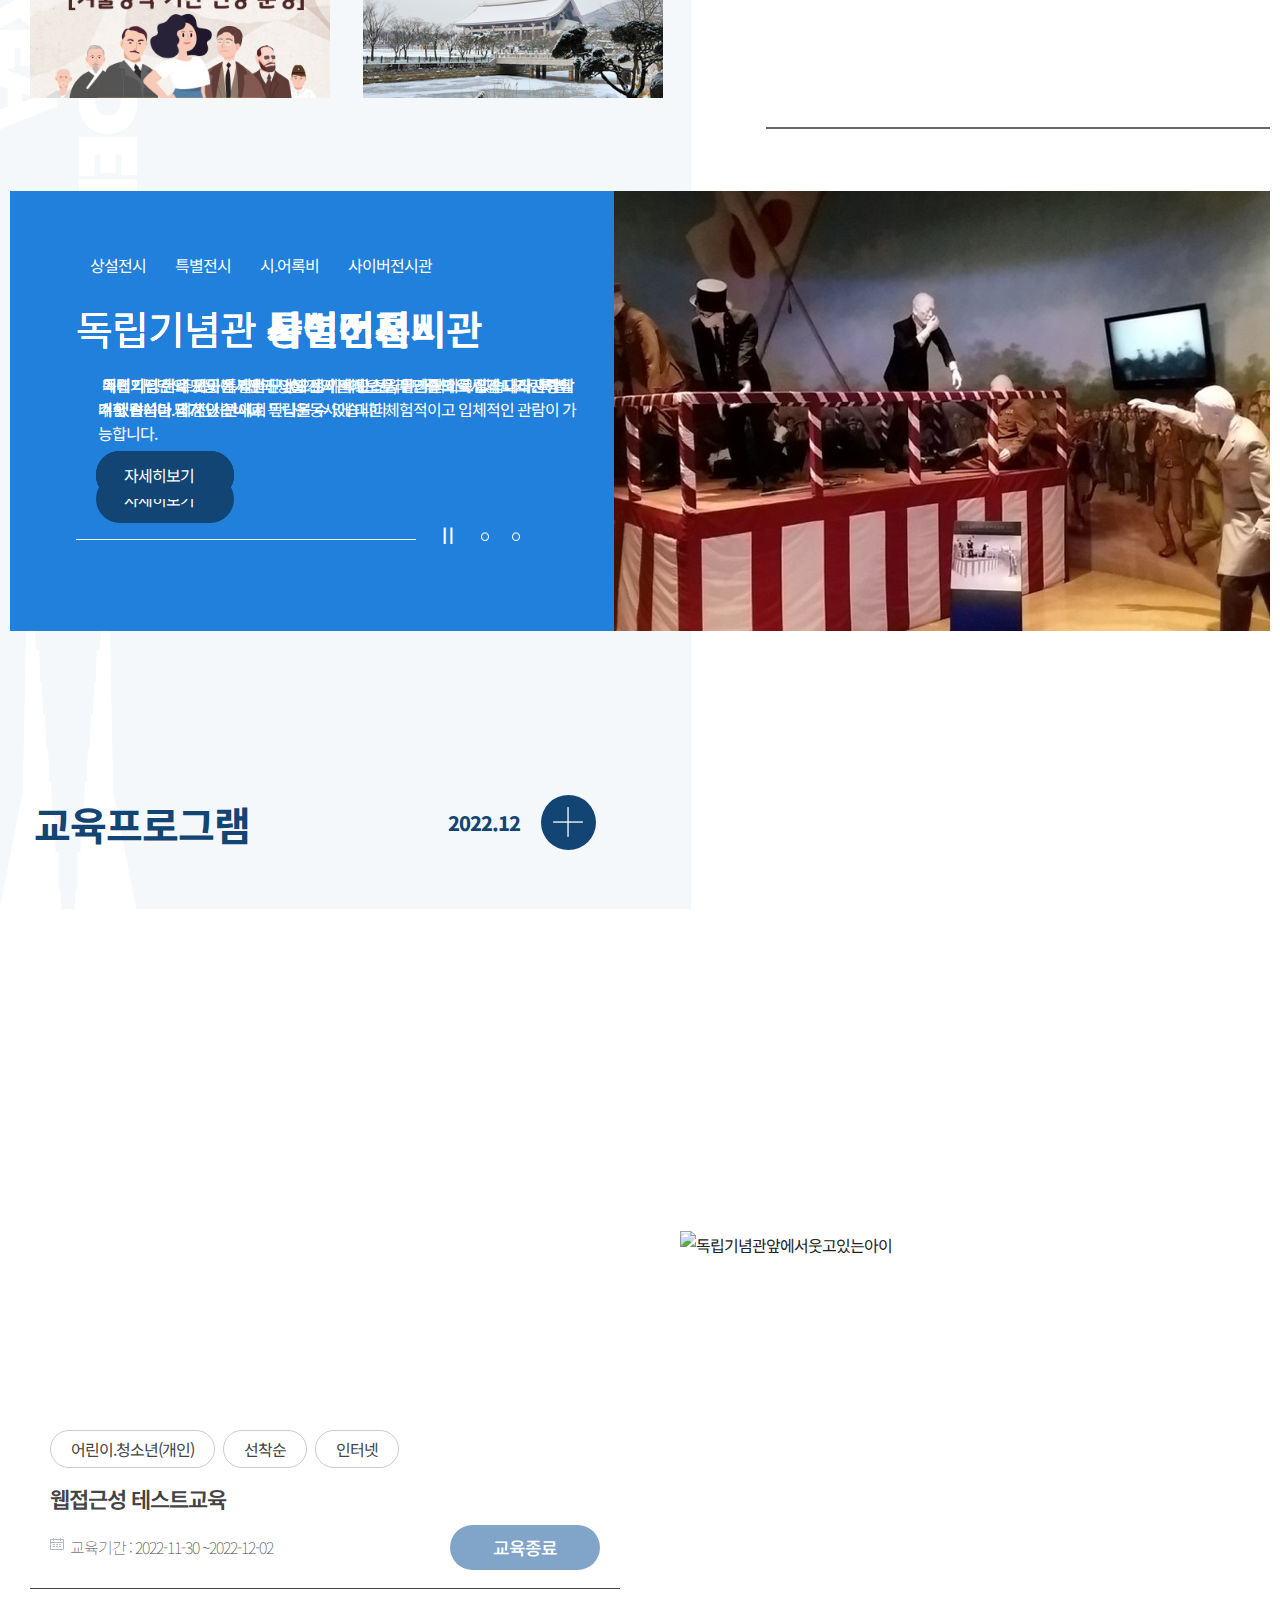
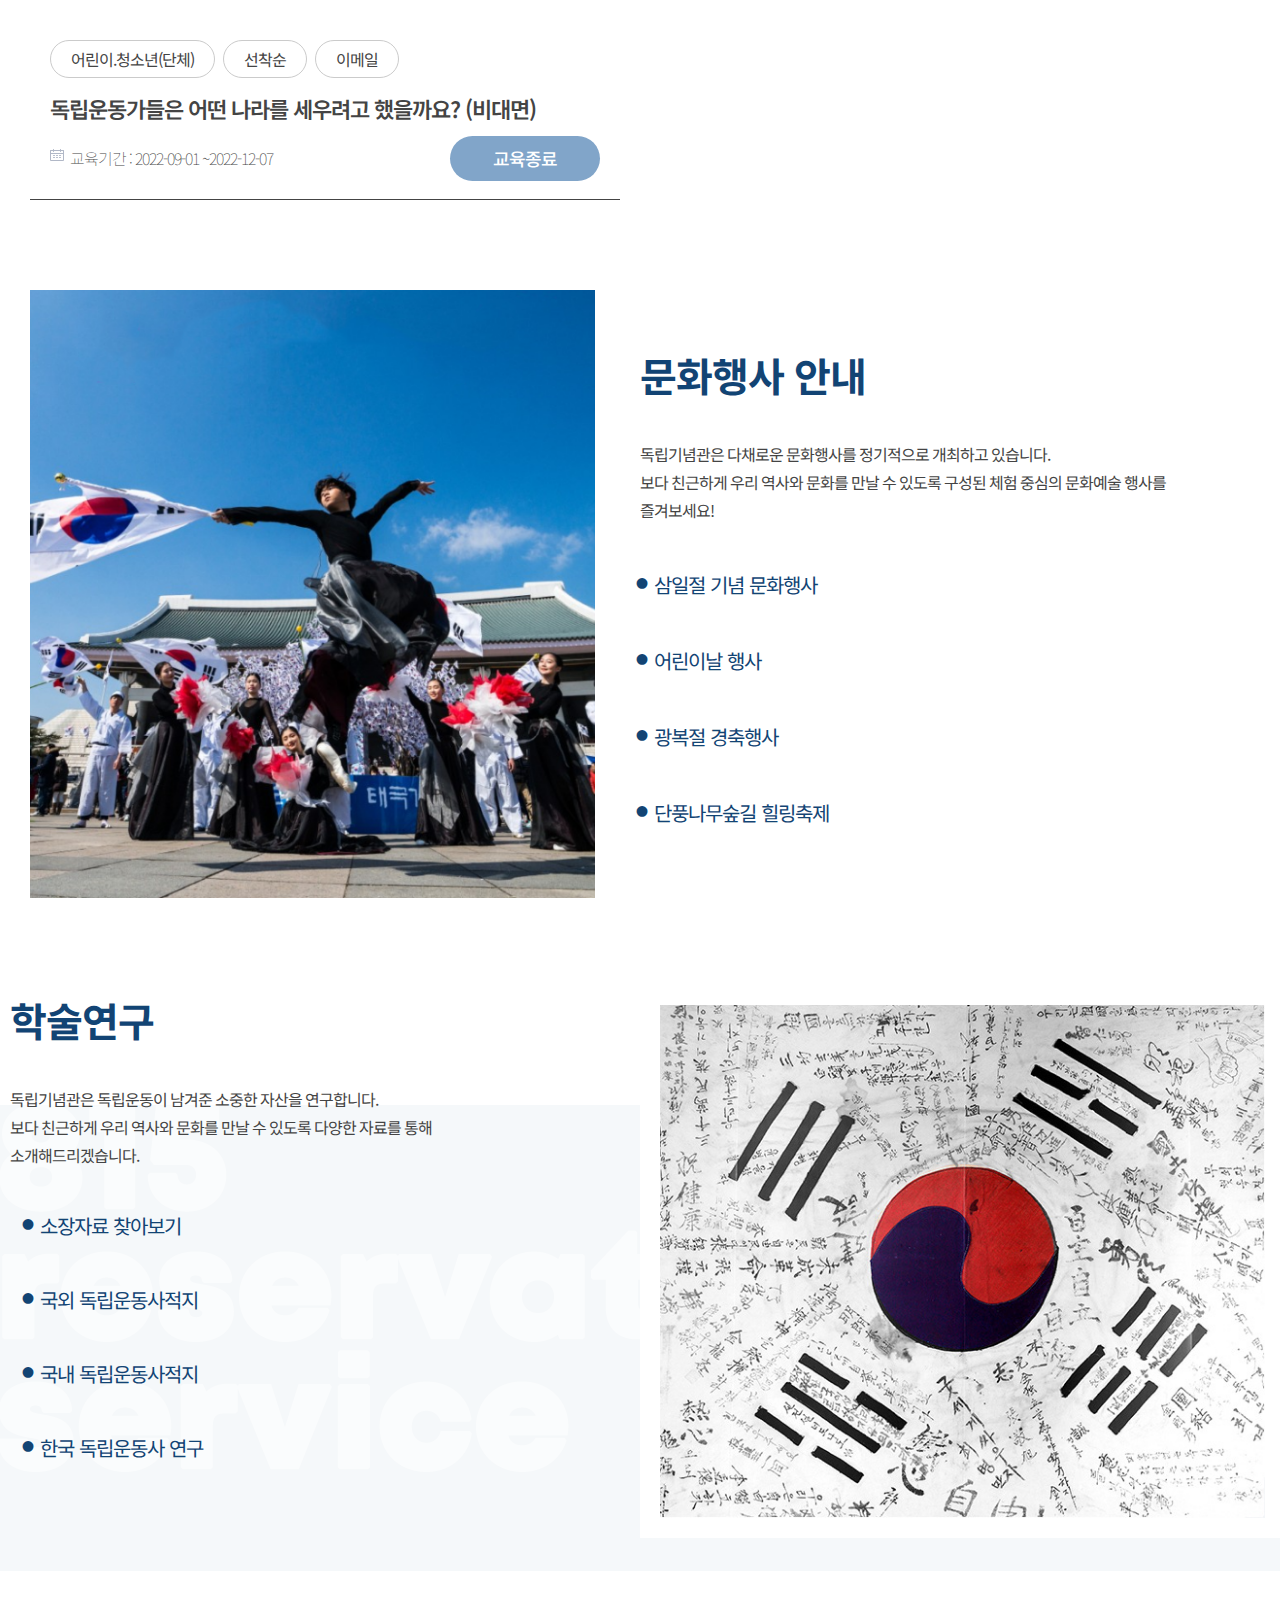
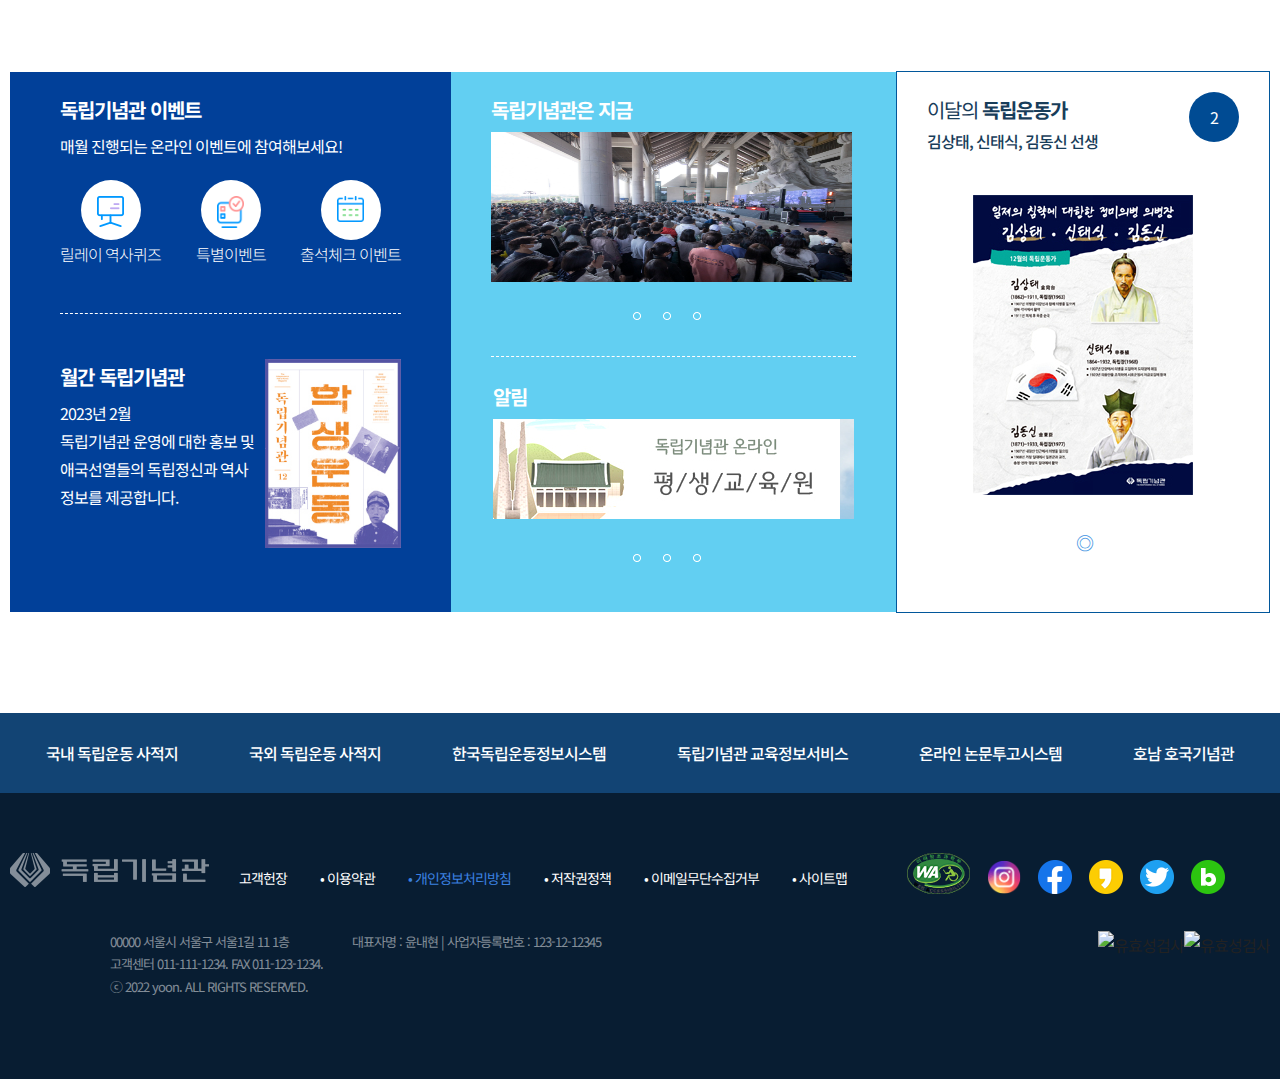
==== commit 998bb5d6: "반응형 780구간 에러 수정 / api영역 에러 수정" ====
--- a/index.html
+++ b/index.html
@@ -397,18 +397,21 @@
                 </ul>
               </div>
               <div class="banner_list pa df">
-                <div id="weather">
-                  <!-- 기상청api -->
+                <!-- api -->
+                <div class="api df">
                   <div id="dust" class="df">
-                    <p>미세먼지</p>
                     <div class="dust-result">
+                      <p>미세먼지</p>
                       <div class="dust-color">
                         <p class="dust-text" style="font-size: 1.4em;"></p>
                       </div>
+                      <p><a href="www.keco.or.kr" style="font-size:12px">출처:한국환경공단</a></p>
                     </div>
-                    <p><a href="www.keco.or.kr" style="font-size:12px">출처:한국환경공단</a></p>
                   </div>
-                </div>
+                  <div id="weather" class="df pr">
+                  </div>
+                </div>
+                
                 <ul>
                   <li>
                     <div class="imgbox1"><a href="#" id="place">장소대관</a></div>
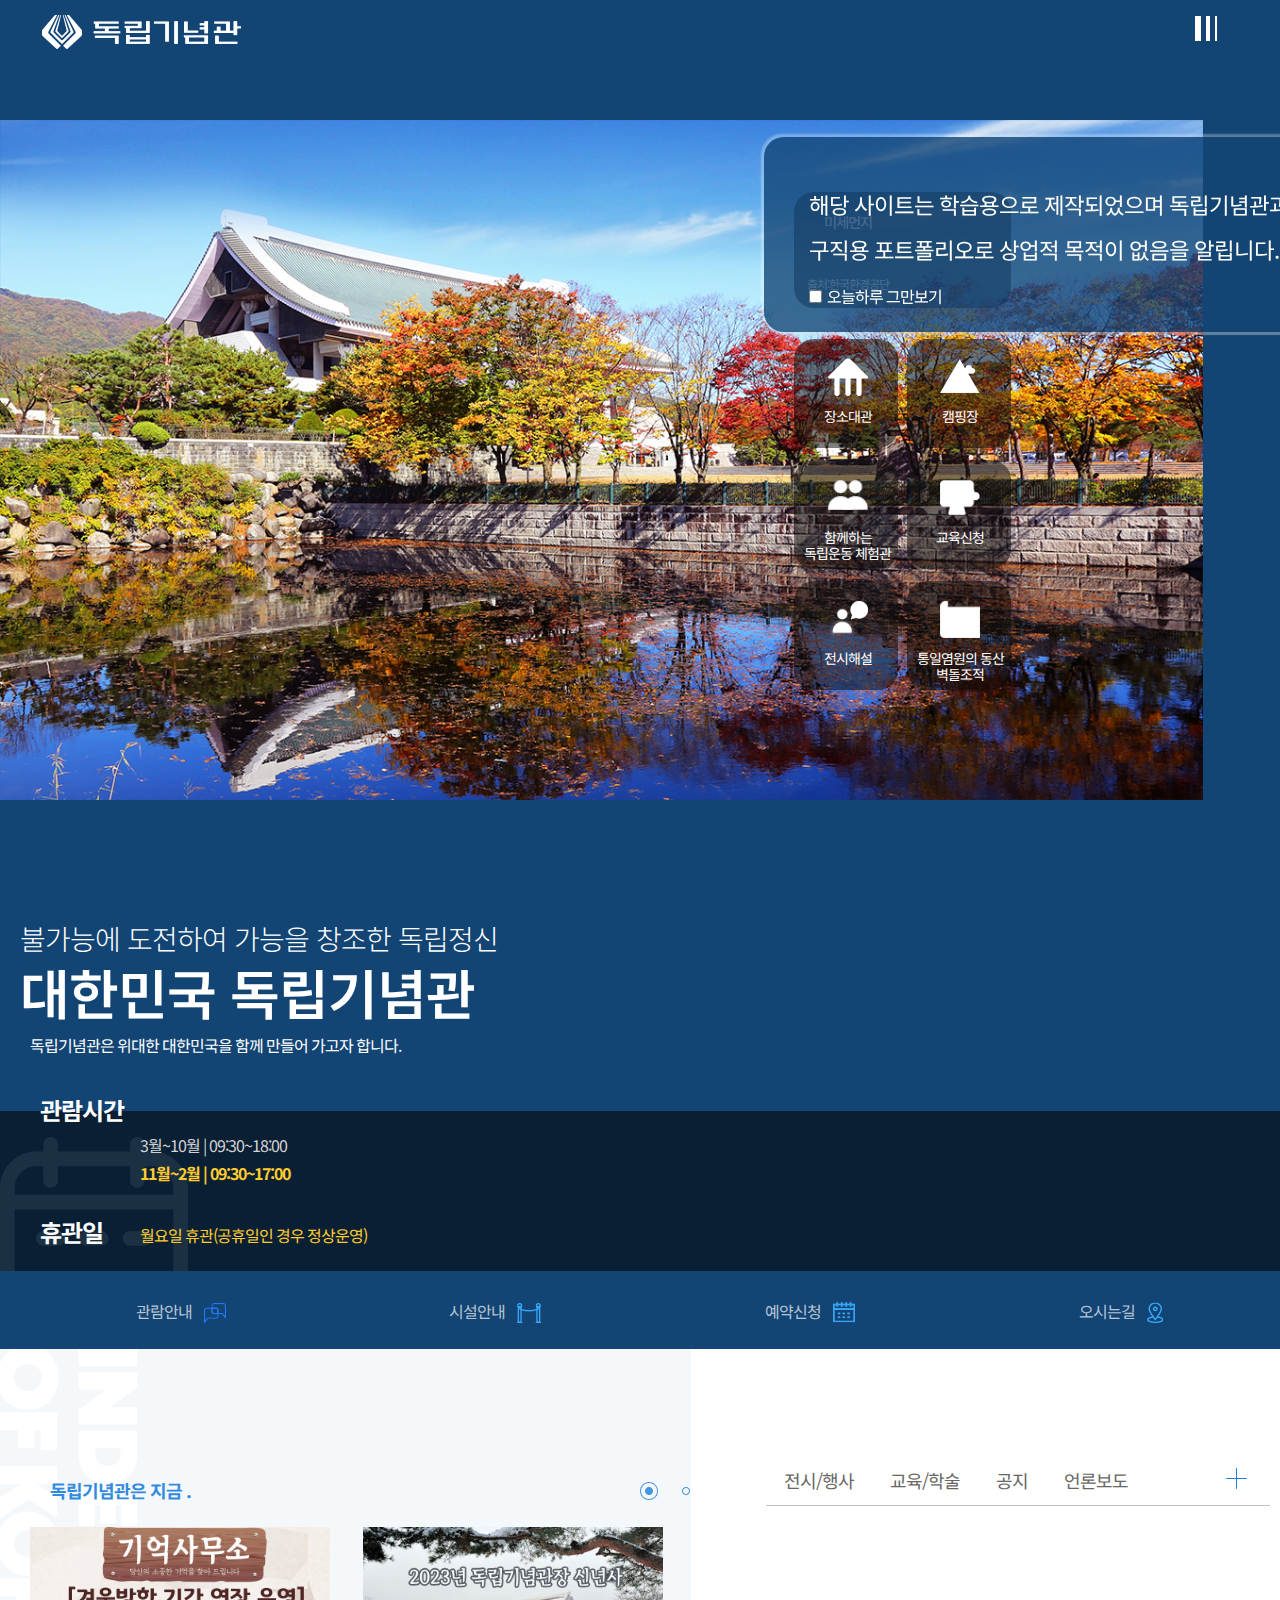
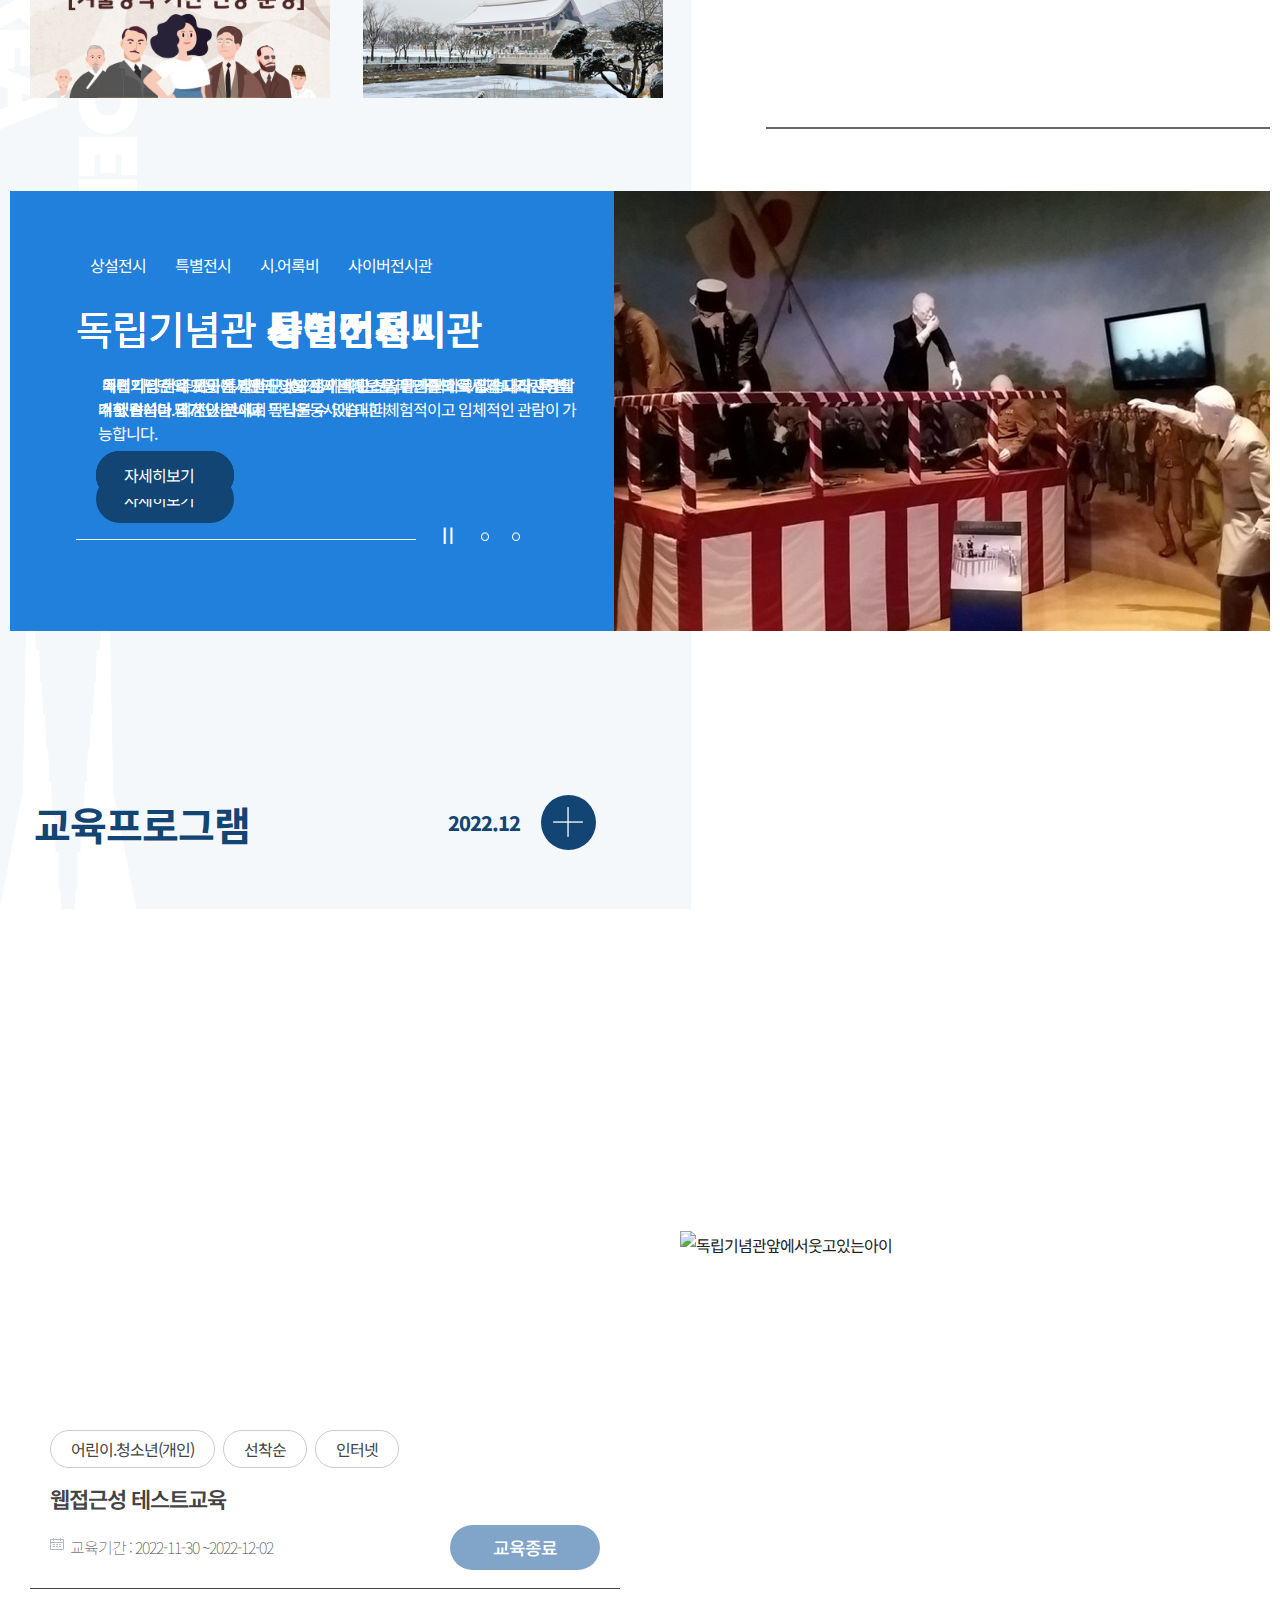
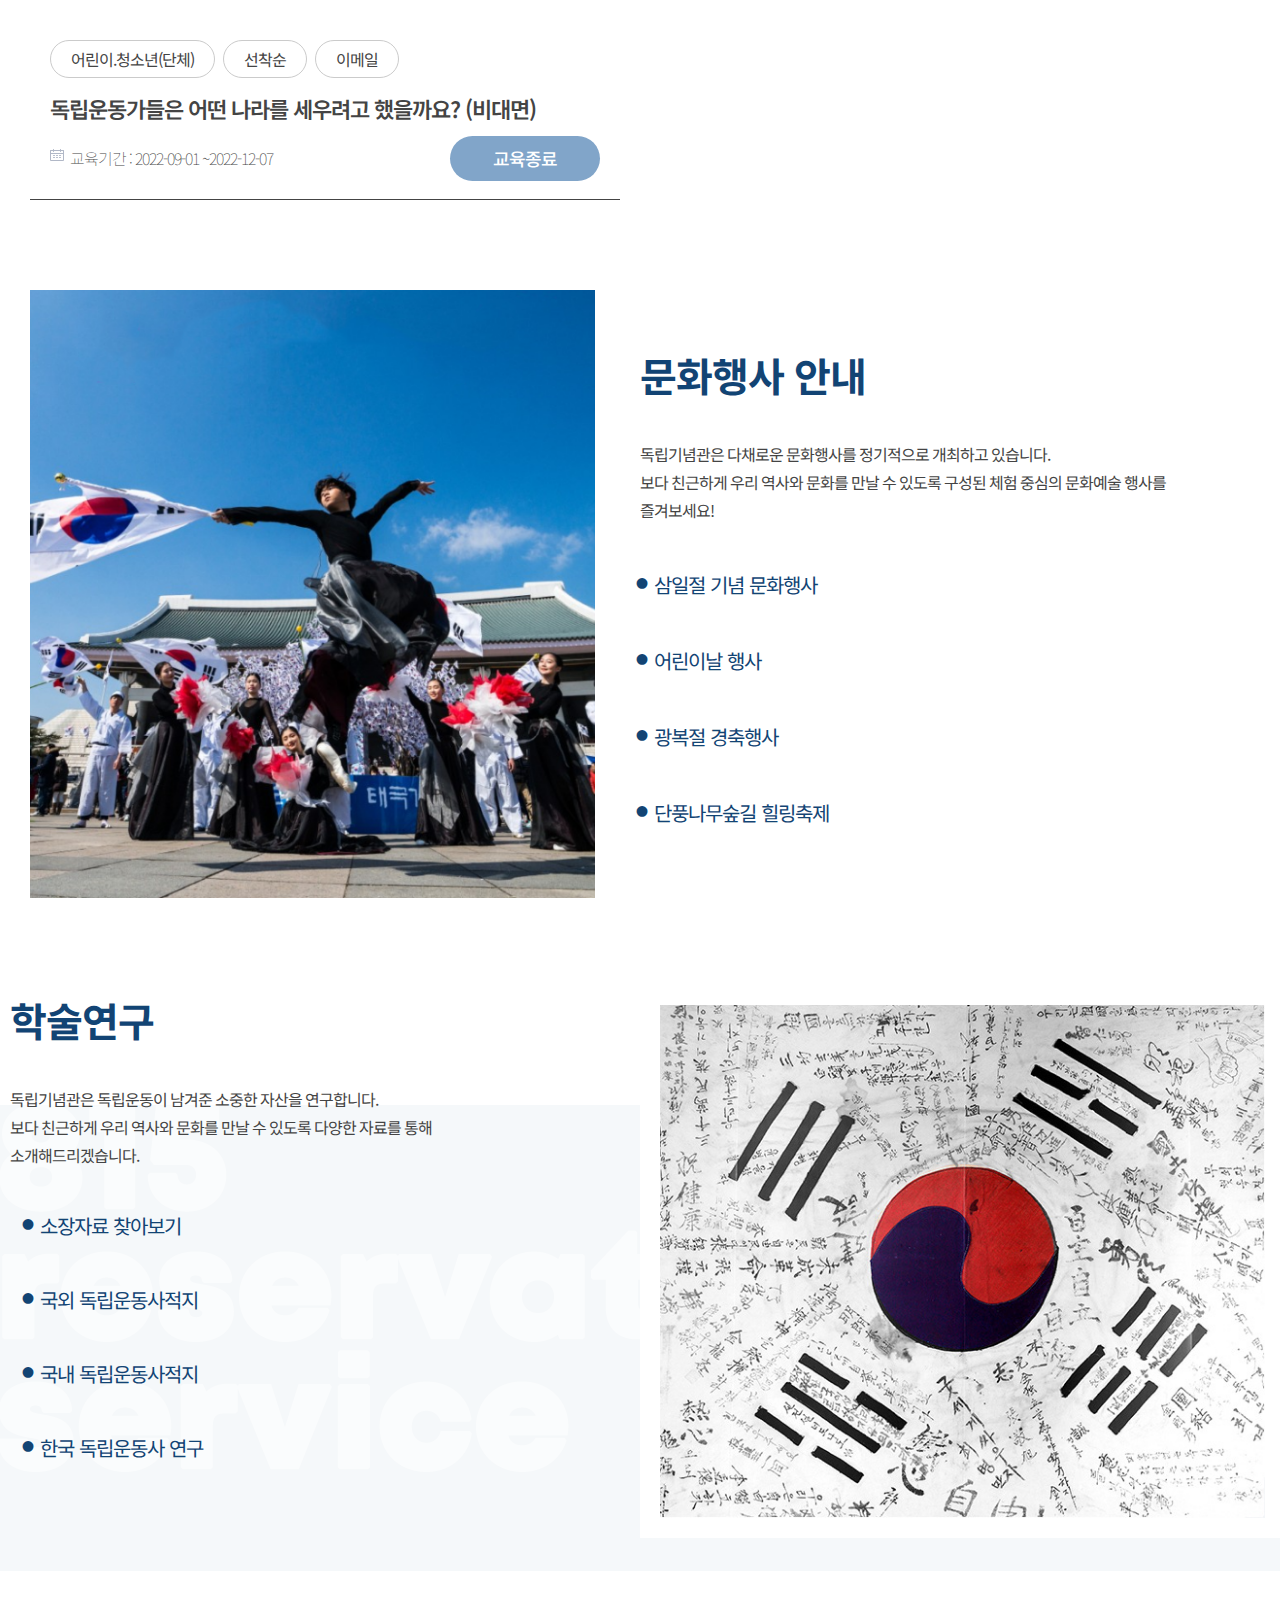
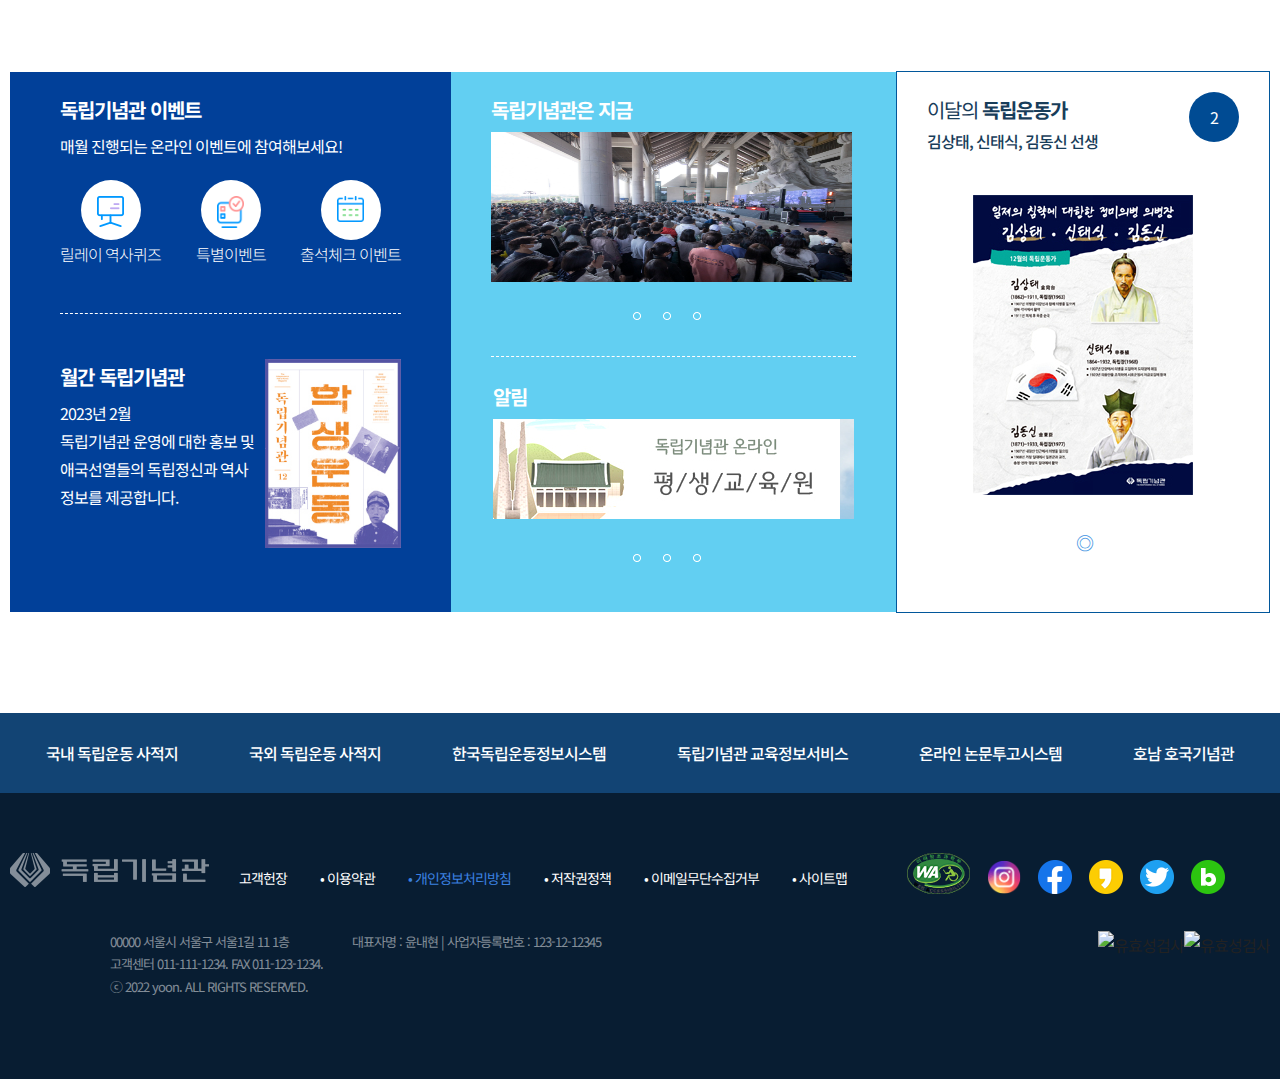
==== commit c53243d9: "quick Ui/index-test/layout-test 삭제" ====
--- a/index.html
+++ b/index.html
@@ -40,7 +40,7 @@
     <meta name="msapplication-TileColor" content="#ffffff">
     <meta name="msapplication-TileImage" content="/ms-icon-144x144.png">
     <meta name="theme-color" content="#ffffff">
-    <meta http-equiv="Content-Security-Policy" content="upgrade-insecure-requests">
+    <!-- <meta http-equiv="Content-Security-Policy" content="upgrade-insecure-requests"> -->
     <!-- 파비콘 삽입 -->
     <title>독립기념관</title>
     <link rel="stylesheet" href="css/layout.css">
@@ -167,13 +167,6 @@
         <button><img src="images/btn-layer-close.png" alt="전체메뉴닫기"></button>
       </div>
     </div>
-    <!-- 퀵아이콘 -->
-    <div id="quick">
-      <div class="quick_con">
-        <a href="#"><img src="images/ico-quick.png" alt="주요메뉴바로보기"></a>
-        <div class="quick_bg"><img src="images/bg-quick.png" alt=""></div>
-      </div>
-    </div>
     <div id="wrap">
       <!-- header -->
       <!-- header top -->
